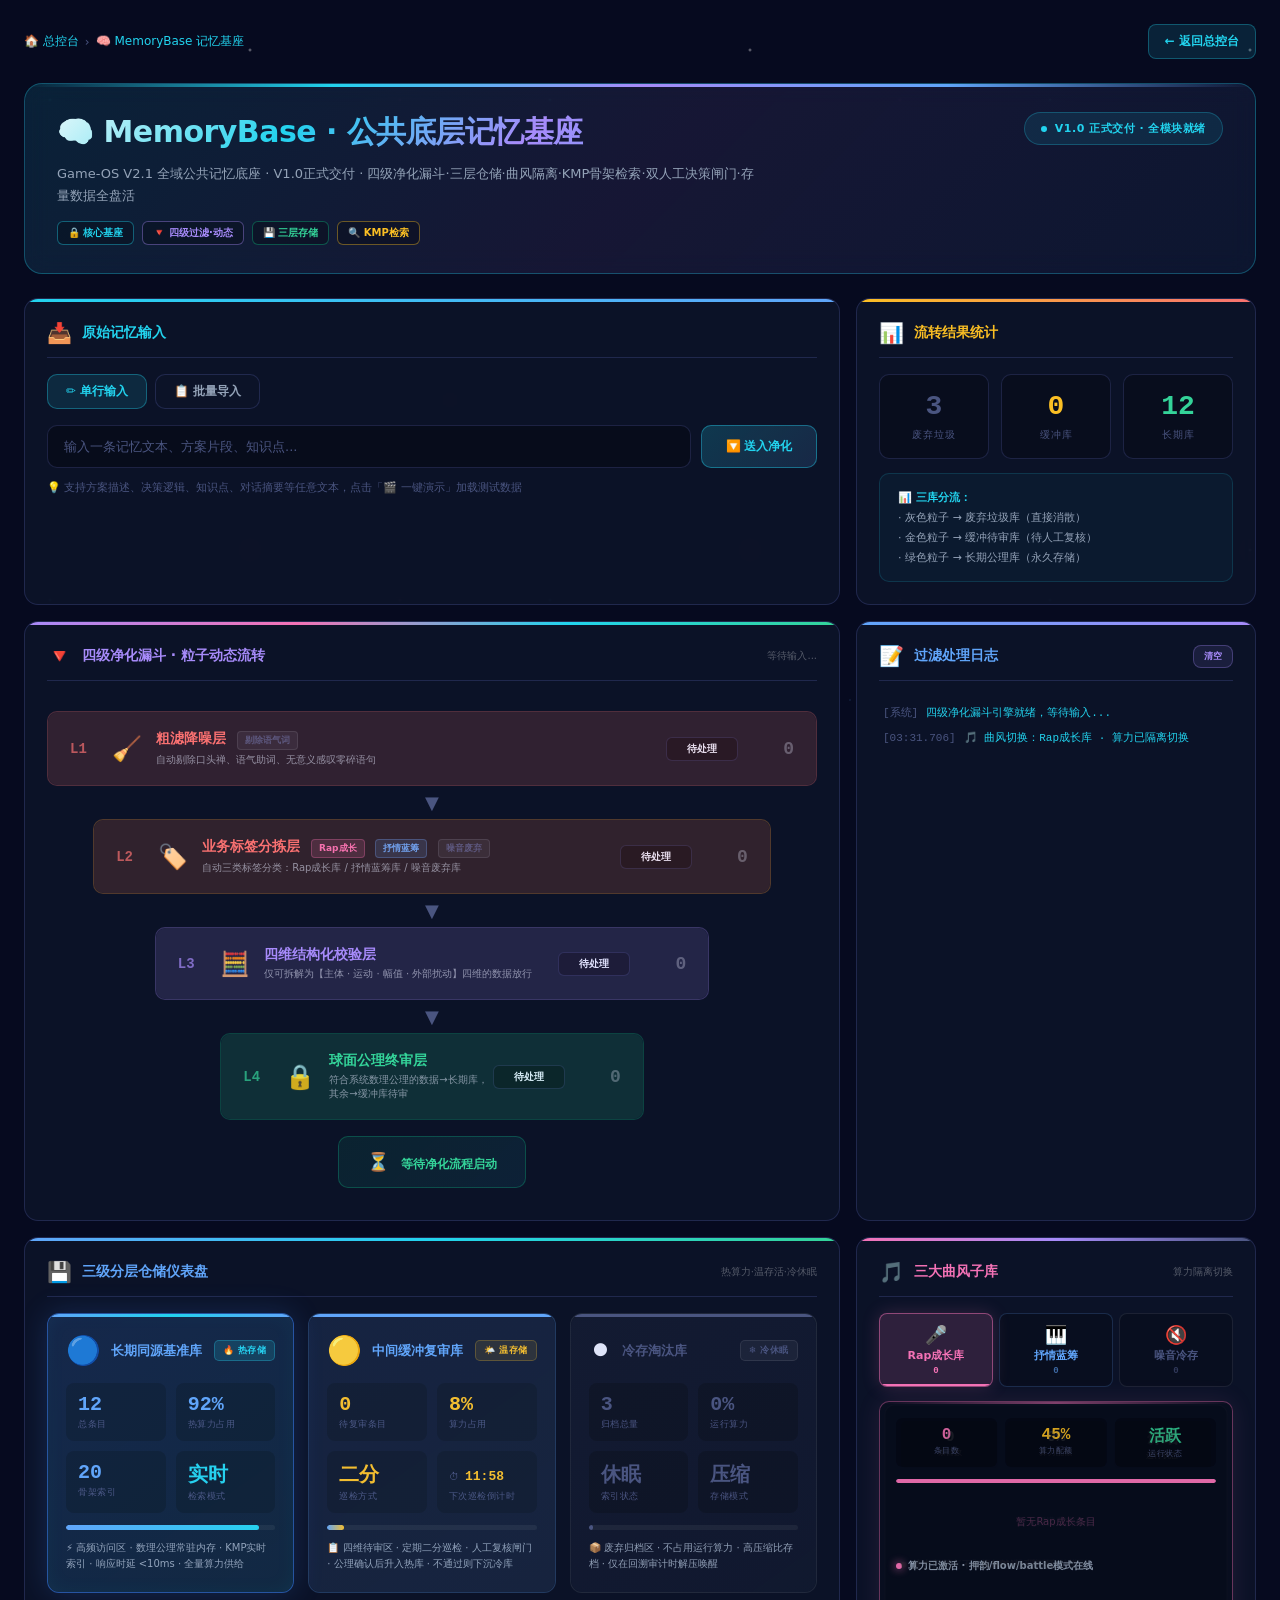
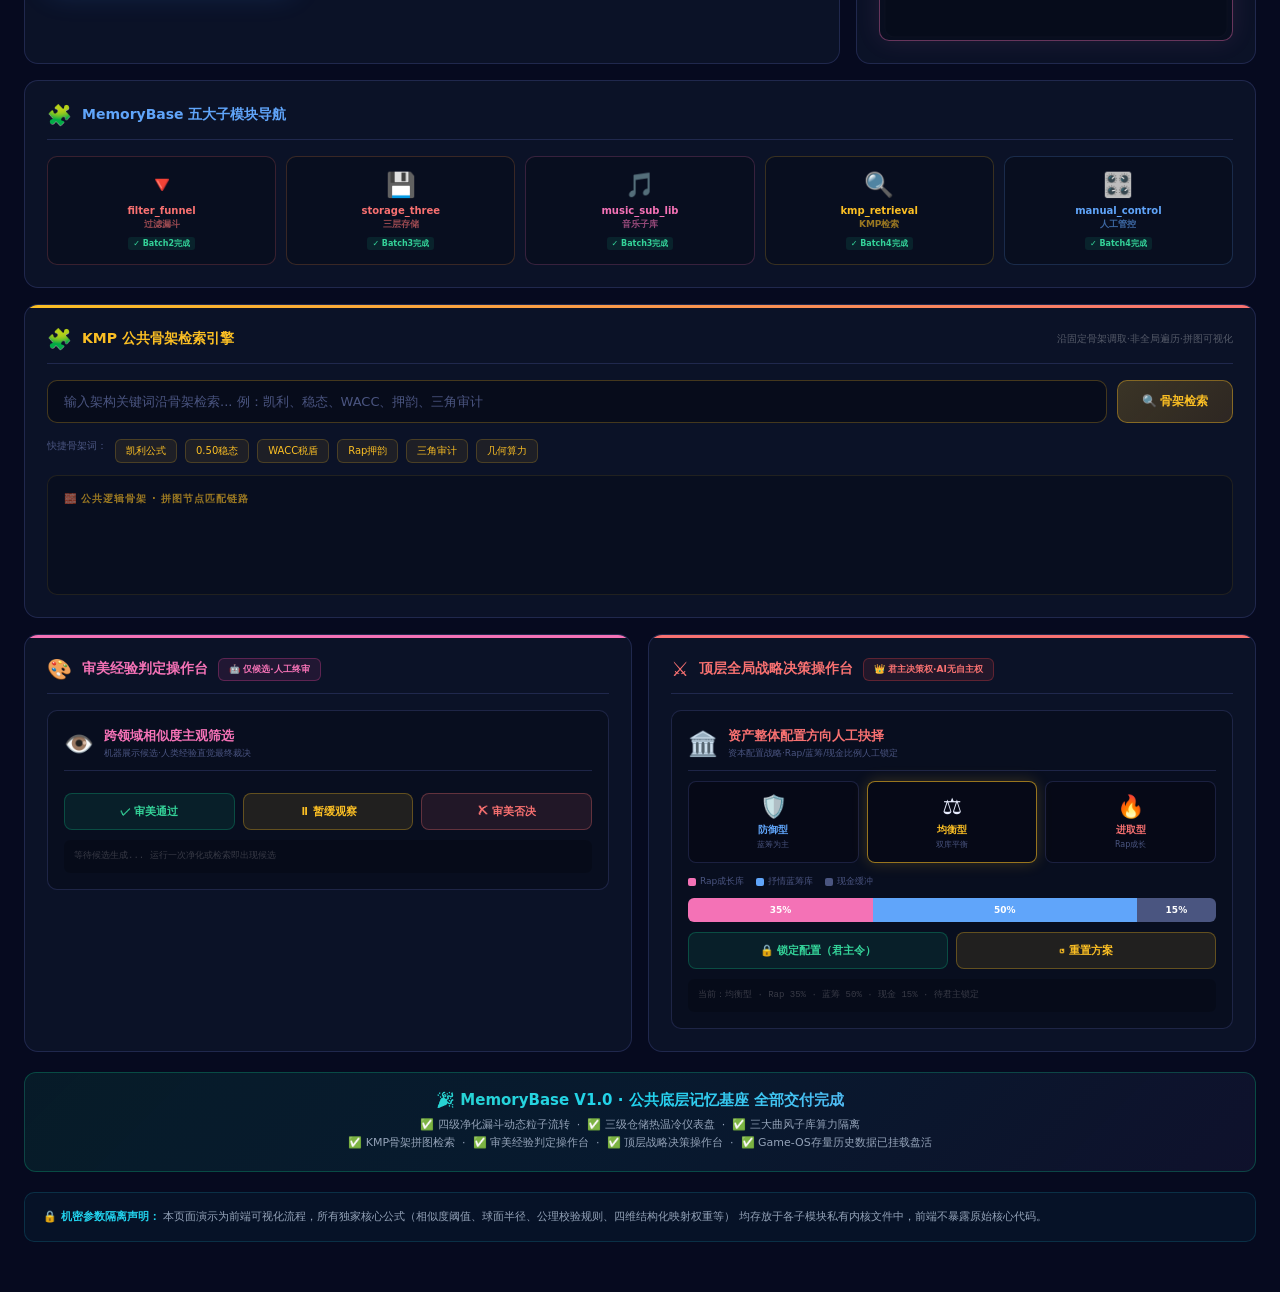
==== MemoryBase/index.html @ 4dbc4711 "Create index.html" ====
<!DOCTYPE html>
<html lang="zh-CN">
<head>
    <meta charset="UTF-8" />
    <meta name="viewport" content="width=device-width, initial-scale=1.0" />
    <title>🧠 MemoryBase · 公共底层记忆基座 · Y.Mine</title>
    <link rel="icon" href="data:image/svg+xml,<svg xmlns=%22http://www.w3.org/2000/svg%22 viewBox=%220 0 100 100%22><text y=%22.9em%22 font-size=%2290%22>🔺</text></svg>" />
    <style>
        :root {
            --bg-deep: #060a1f;
            --bg-mid: #0a0f2c;
            --bg-panel: rgba(14,20,42,0.85);
            --border: rgba(129,140,248,0.18);
            --accent-cyan: #22d3ee;
            --accent-purple: #a78bfa;
            --accent-blue: #60a5fa;
            --accent-green: #34d399;
            --accent-amber: #fbbf24;
            --accent-red: #f87171;
            --accent-pink: #f472b6;
            --text-primary: #e8edff;
            --text-sec: #94a3b8;
            --text-dim: #4a5580;
        }
        * { box-sizing: border-box; margin: 0; padding: 0; }
        body {
            background: var(--bg-deep);
            color: var(--text-primary);
            font-family: 'Segoe UI', system-ui, -apple-system, sans-serif;
            margin: 0; padding: 0;
            min-height: 100vh;
            overflow-x: hidden;
        }
        body::before {
            content: '';
            position: fixed; inset: 0;
            background:
                radial-gradient(2px 2px at 10% 20%, rgba(34,211,238,0.4), transparent),
                radial-gradient(1px 1px at 30% 60%, rgba(167,139,250,0.35), transparent),
                radial-gradient(2px 2px at 50% 10%, rgba(255,255,255,0.5), transparent),
                radial-gradient(1px 1px at 70% 40%, rgba(96,165,250,0.3), transparent),
                radial-gradient(2px 2px at 90% 80%, rgba(251,191,36,0.3), transparent),
                radial-gradient(1px 1px at 20% 90%, rgba(255,255,255,0.35), transparent),
                radial-gradient(1px 1px at 60% 70%, rgba(16,185,129,0.25), transparent),
                radial-gradient(2px 2px at 80% 20%, rgba(244,114,182,0.25), transparent);
            background-size: 500px 500px;
            pointer-events: none; z-index: 0;
            animation: starTwinkle 8s ease-in-out infinite alternate;
        }
        @keyframes starTwinkle { 0%{opacity:.7} 100%{opacity:1} }
        @keyframes pulse { 0%,100%{opacity:1} 50%{opacity:.4} }
        @keyframes mbScan { to { transform: translateX(100%); } }
        @keyframes layerGlow {
            0%,100% { box-shadow: 0 0 20px transparent; }
            50% { box-shadow: 0 0 30px var(--glow-color, rgba(34,211,238,0.3)); }
        }
        @keyframes countUp { from{opacity:0;transform:translateY(4px)} to{opacity:1;transform:translateY(0)} }
        @keyframes lockPulse {
            0%, 100% { box-shadow: 0 0 8px rgba(251,191,36,0.3); }
            50% { box-shadow: 0 0 20px rgba(251,191,36,0.6); }
        }

        .mb-container { max-width:1500px; margin:0 auto; padding:24px; position:relative; z-index:1; }
        .top-nav { display:flex; justify-content:space-between; align-items:center; margin-bottom:24px; flex-wrap:wrap; gap:12px; }
        .breadcrumb { font-size:12px; color:var(--text-dim); display:flex; align-items:center; gap:6px; flex-wrap:wrap; }
        .breadcrumb a { color:var(--accent-cyan); text-decoration:none; }
        .breadcrumb a:hover { color:#67e8f9; }
        .breadcrumb .sep { color:var(--text-dim); }
        .back-home { padding:8px 16px; background:rgba(34,211,238,0.12); border:1px solid rgba(34,211,238,0.3); border-radius:8px; color:var(--accent-cyan); text-decoration:none; font-size:12px; font-weight:600; transition:all 0.2s; }
        .back-home:hover { background:rgba(34,211,238,0.2); border-color:rgba(34,211,238,0.5); transform:translateX(-2px); box-shadow:0 4px 16px rgba(34,211,238,0.15); }

        .header-banner {
            background:linear-gradient(135deg, rgba(34,211,238,0.12), rgba(167,139,250,0.10), rgba(96,165,250,0.08));
            border:1.5px solid rgba(34,211,238,0.3);
            border-radius:18px; padding:28px 32px; margin-bottom:24px;
            position:relative; overflow:hidden; backdrop-filter:blur(12px);
        }
        .header-banner::before { content:''; position:absolute; top:0; left:0; right:0; height:3px; background:linear-gradient(90deg,transparent,var(--accent-cyan),var(--accent-purple),var(--accent-blue),transparent); }
        .header-banner::after { content:''; position:absolute; inset:0; background:linear-gradient(90deg,transparent 0%,rgba(255,255,255,0.04) 50%,transparent 100%); transform:translateX(-100%); animation:mbScan 6s linear infinite; pointer-events:none; }
        .header-top { display:flex; justify-content:space-between; align-items:flex-start; flex-wrap:wrap; gap:16px; }
        .header-title h1 { font-size:30px; font-weight:800; margin:0 0 10px; background:linear-gradient(135deg,#e0f7fa,var(--accent-cyan),var(--accent-purple),var(--accent-blue)); -webkit-background-clip:text; -webkit-text-fill-color:transparent; background-clip:text; letter-spacing:-0.5px; }
        .header-sub { font-size:13px; color:var(--text-sec); line-height:1.7; max-width:700px; }
        .header-tags { display:flex; gap:8px; margin-top:14px; flex-wrap:wrap; }
        .htag { font-size:10px; padding:4px 10px; border-radius:6px; border:1px solid; background:rgba(0,0,0,0.25); font-weight:600; }
        .htag.core { color:var(--accent-cyan); border-color:rgba(34,211,238,0.4); }
        .htag.filter { color:var(--accent-purple); border-color:rgba(167,139,250,0.4); }
        .htag.storage { color:var(--accent-green); border-color:rgba(16,185,129,0.4); }
        .htag.retrieval { color:var(--accent-amber); border-color:rgba(251,191,36,0.4); }
        .version-pill { display:inline-flex; align-items:center; gap:8px; padding:8px 16px; background:rgba(34,211,238,0.1); border:1px solid rgba(34,211,238,0.25); border-radius:20px; color:var(--accent-cyan); font-size:11px; font-weight:700; letter-spacing:0.5px; }
        .version-pill .dot { width:6px; height:6px; background:var(--accent-cyan); border-radius:50%; animation:pulse 2s infinite; }

        .lego-grid { display:grid; grid-template-columns:repeat(12,1fr); gap:16px; margin-bottom:20px; }
        .lego-block {
            background:var(--bg-panel);
            border:1.5px solid var(--border);
            border-radius:14px; padding:22px;
            backdrop-filter:blur(8px); position:relative; transition:all 0.25s; overflow:hidden;
        }
        .lego-block::before { content:''; position:absolute; top:0; left:0; right:0; height:3px; }
        .lego-block:hover { transform:translateY(-3px); box-shadow:0 12px 40px rgba(0,0,0,0.35); }
        .lego-block.w-12 { grid-column:span 12; }
        .lego-block.w-8 { grid-column:span 8; }
        .lego-block.w-6 { grid-column:span 6; }
        .lego-block.w-4 { grid-column:span 4; }
        .lego-block.w-3 { grid-column:span 3; }
        @media (max-width:1100px) { .lego-block.w-8,.lego-block.w-6,.lego-block.w-4,.lego-block.w-3 { grid-column:span 12; } }
        .block-title { font-size:14px; font-weight:700; margin:0 0 16px; display:flex; align-items:center; gap:10px; padding-bottom:12px; border-bottom:1px solid var(--border); }
        .block-title .bicon { font-size:20px; }

        .lego-block.input-block::before { background:linear-gradient(90deg,var(--accent-cyan),var(--accent-blue)); }
        .lego-block.input-block .block-title { color:var(--accent-cyan); }
        .lego-block.stats-block::before { background:linear-gradient(90deg,var(--accent-amber),var(--accent-red)); }
        .lego-block.stats-block .block-title { color:var(--accent-amber); }
        .lego-block.funnel-block::before { background:linear-gradient(90deg,var(--accent-purple),var(--accent-pink),var(--accent-cyan),var(--accent-green)); }
        .lego-block.funnel-block .block-title { color:var(--accent-purple); }
        .lego-block.log-block::before { background:linear-gradient(90deg,var(--accent-blue),var(--accent-purple)); }
        .lego-block.log-block .block-title { color:var(--accent-blue); }
        .lego-block.result-block::before { background:linear-gradient(90deg,var(--accent-green),var(--accent-amber)); }
        .lego-block.result-block .block-title { color:var(--accent-green); }

        .input-tabs { display:flex; gap:8px; margin-bottom:16px; }
        .input-tab { padding:8px 18px; border-radius:10px; cursor:pointer; font-size:12px; font-weight:600; border:1px solid var(--border); background:var(--bg-panel); color:var(--text-sec); transition:all 0.2s; }
        .input-tab:hover { border-color:rgba(255,255,255,0.15); color:#fff; }
        .input-tab.active { background:rgba(34,211,238,0.12); border-color:rgba(34,211,238,0.35); color:var(--accent-cyan); }
        .input-area { display:none; }
        .input-area.active { display:block; }
        .single-input-row { display:flex; gap:10px; margin-bottom:12px; }
        .single-input-row input { flex:1; padding:12px 16px; background:rgba(0,0,0,0.3); border:1px solid var(--border); border-radius:10px; color:var(--text-primary); font-size:13px; outline:none; font-family:inherit; transition:border-color 0.2s; }
        .single-input-row input:focus { border-color:rgba(34,211,238,0.4); }
        .single-input-row input::placeholder { color:var(--text-dim); }
        .btn-primary { padding:12px 24px; background:linear-gradient(135deg,rgba(34,211,238,0.2),rgba(96,165,250,0.15)); border:1px solid rgba(34,211,238,0.4); border-radius:10px; color:var(--accent-cyan); font-size:12px; font-weight:700; cursor:pointer; transition:all 0.2s; white-space:nowrap; }
        .btn-primary:hover { background:linear-gradient(135deg,rgba(34,211,238,0.3),rgba(96,165,250,0.25)); border-color:rgba(34,211,238,0.6); box-shadow:0 4px 20px rgba(34,211,238,0.2); }
        .btn-primary:disabled { opacity:0.5; cursor:not-allowed; transform:none !important; }
        .btn-demo {
            padding:12px 20px; background:linear-gradient(135deg,rgba(251,191,36,0.18),rgba(251,146,60,0.14));
            border:1px solid rgba(251,191,36,0.4); border-radius:10px; color:var(--accent-amber);
            font-size:12px; font-weight:700; cursor:pointer; transition:all 0.2s; white-space:nowrap;
            margin-left:8px;
        }
        .btn-demo:hover { background:linear-gradient(135deg,rgba(251,191,36,0.28),rgba(251,146,60,0.22)); border-color:rgba(251,191,36,0.6); box-shadow:0 4px 20px rgba(251,191,36,0.2); }
        textarea.multi-input { width:100%; min-height:180px; padding:14px 16px; background:rgba(0,0,0,0.3); border:1px solid var(--border); border-radius:10px; color:var(--text-primary); font-size:13px; outline:none; font-family:inherit; resize:vertical; line-height:1.7; transition:border-color 0.2s; }
        textarea.multi-input:focus { border-color:rgba(34,211,238,0.4); }
        textarea.multi-input::placeholder { color:var(--text-dim); line-height:1.7; }
        .import-row { display:flex; gap:10px; margin-top:12px; align-items:center; flex-wrap:wrap; }
        .btn-secondary { padding:10px 18px; background:rgba(167,139,250,0.1); border:1px solid rgba(167,139,250,0.3); border-radius:8px; color:var(--accent-purple); font-size:11px; font-weight:600; cursor:pointer; transition:all 0.2s; }
        .btn-secondary:hover { background:rgba(167,139,250,0.2); border-color:rgba(167,139,250,0.5); }
        .hint-text { font-size:11px; color:var(--text-dim); }

        .stats-grid { display:grid; grid-template-columns:repeat(3,1fr); gap:12px; }
        .stat-card { background:rgba(0,0,0,0.25); border:1px solid var(--border); border-radius:10px; padding:16px; text-align:center; }
        .stat-value { font-size:28px; font-weight:900; font-family:'SF Mono',ui-monospace,monospace; margin-bottom:6px; }
        .stat-label { font-size:10px; color:var(--text-dim); text-transform:uppercase; letter-spacing:1px; }
        .stat-card.discard .stat-value { color:var(--text-dim); }
        .stat-card.buffer .stat-value { color:var(--accent-amber); }
        .stat-card.longterm .stat-value { color:var(--accent-green); }
        .stat-bar { height:4px; background:rgba(255,255,255,0.05); border-radius:2px; margin-top:10px; overflow:hidden; }
        .stat-bar-fill { height:100%; border-radius:2px; transition:width 0.5s ease; }
        .stat-card.discard .stat-bar-fill { background:linear-gradient(90deg,var(--text-dim),var(--text-dim)); width:0%; }
        .stat-card.buffer .stat-bar-fill { background:linear-gradient(90deg,var(--accent-amber),var(--accent-red)); width:0%; }
        .stat-card.longterm .stat-bar-fill { background:linear-gradient(90deg,var(--accent-green),var(--accent-cyan)); width:0%; }

        .funnel-stage { position:relative; }
        #funnelCanvas { position:absolute; inset:0; width:100%; height:100%; pointer-events:none; z-index:2; }
        .funnel-container { display:flex; flex-direction:column; align-items:center; gap:0; padding:10px 0; position:relative; z-index:1; }
        .funnel-layer {
            position:relative; display:flex; align-items:center; justify-content:space-between;
            padding:18px 22px; margin:4px 0; border-radius:10px; transition:all 0.4s; cursor:default;
            min-height:70px;
        }
        .funnel-layer::before { content:''; position:absolute; inset:0; border-radius:10px; opacity:0.10; transition:opacity 0.3s; }
        .layer-left { display:flex; align-items:center; }
        .funnel-layer .layer-num { font-family:'SF Mono',monospace; font-size:14px; font-weight:800; margin-right:14px; opacity:0.7; min-width:28px; }
        .funnel-layer .layer-icon { font-size:24px; margin-right:14px; }
        .funnel-layer .layer-info { text-align:left; flex:1; }
        .funnel-layer .layer-name { font-size:14px; font-weight:700; margin-bottom:3px; transition:all 0.3s; }
        .funnel-layer .layer-desc { font-size:10px; opacity:0.55; transition:all 0.3s; }
        .layer-status {
            font-size:10px; font-weight:700; padding:4px 10px; border-radius:6px;
            background:rgba(0,0,0,0.3); border:1px solid var(--border);
            min-width:72px; text-align:center; transition:all 0.3s;
        }
        .layer-count { font-family:'SF Mono',monospace; font-size:18px; font-weight:900; margin-left:12px; min-width:44px; text-align:right; opacity:0.3; transition:all 0.3s; }
        .funnel-layer.active { animation:layerGlow 1.2s ease-in-out infinite; }
        .funnel-layer.done::before { opacity:0.20; }
        .funnel-layer.done .layer-count { opacity:1; }

        .funnel-layer.l1 { width:100%; background:rgba(248,113,113,0.06); border:1.5px solid rgba(248,113,113,0.25); --glow-color:rgba(248,113,113,0.35); }
        .funnel-layer.l1::before { background:var(--accent-red); }
        .funnel-layer.l1 .layer-name { color:var(--accent-red); }
        .funnel-layer.l1 .layer-num { color:var(--accent-red); }
        .funnel-layer.l1.active { border-color:rgba(248,113,113,0.6); }
        .funnel-layer.l1.done .layer-status { background:rgba(248,113,113,0.15); border-color:rgba(248,113,113,0.4); color:var(--accent-red); }

        .funnel-layer.l2 { width:88%; background:rgba(251,146,60,0.06); border:1.5px solid rgba(251,146,60,0.25); --glow-color:rgba(251,146,60,0.35); }
        .funnel-layer.l2::before { background:var(--accent-red); }
        .funnel-layer.l2 .layer-name { color:var(--accent-red); }
        .funnel-layer.l2 .layer-num { color:var(--accent-red); }
        .funnel-layer.l2.active { border-color:rgba(251,146,60,0.6); }
        .funnel-layer.l2.done .layer-status { background:rgba(251,146,60,0.15); border-color:rgba(251,146,60,0.4); color:var(--accent-red); }

        .funnel-layer.l3 { width:72%; background:rgba(167,139,250,0.06); border:1.5px solid rgba(167,139,250,0.25); --glow-color:rgba(167,139,250,0.35); }
        .funnel-layer.l3::before { background:var(--accent-purple); }
        .funnel-layer.l3 .layer-name { color:var(--accent-purple); }
        .funnel-layer.l3 .layer-num { color:var(--accent-purple); }
        .funnel-layer.l3.active { border-color:rgba(167,139,250,0.6); }
        .funnel-layer.l3.done .layer-status { background:rgba(167,139,250,0.15); border-color:rgba(167,139,250,0.4); color:var(--accent-purple); }

        .funnel-layer.l4 { width:55%; background:rgba(16,185,129,0.06); border:1.5px solid rgba(16,185,129,0.25); --glow-color:rgba(16,185,129,0.35); }
        .funnel-layer.l4::before { background:var(--accent-green); }
        .funnel-layer.l4 .layer-name { color:var(--accent-green); }
        .funnel-layer.l4 .layer-num { color:var(--accent-green); }
        .funnel-layer.l4.active { border-color:rgba(16,185,129,0.6); }
        .funnel-layer.l4.done .layer-status { background:rgba(16,185,129,0.15); border-color:rgba(16,185,129,0.4); color:var(--accent-green); }

        .funnel-arrow { font-size:18px; color:var(--text-dim); margin:2px 0; z-index:1; position:relative; }
        .funnel-output {
            margin-top:12px; padding:14px 28px; background:linear-gradient(135deg,rgba(16,185,129,0.1),rgba(34,211,238,0.08));
            border:1.5px solid rgba(16,185,129,0.3); border-radius:10px; text-align:center;
            font-size:12px; font-weight:600; color:var(--accent-green); z-index:1; position:relative; transition:all 0.3s;
        }
        .funnel-output.done { background:linear-gradient(135deg,rgba(16,185,129,0.2),rgba(34,211,238,0.15)); border-color:rgba(16,185,129,0.6); box-shadow:0 0 25px rgba(16,185,129,0.2); }
        .funnel-output .out-icon { font-size:18px; margin-right:8px; }

        .tag-pill { display:inline-block; font-size:9px; padding:2px 7px; border-radius:4px; font-weight:700; margin-left:6px; }
        .tag-rap { background:rgba(244,114,182,0.15); color:var(--accent-pink); border:1px solid rgba(244,114,182,0.3); }
        .tag-blue { background:rgba(96,165,250,0.15); color:var(--accent-blue); border:1px solid rgba(96,165,250,0.3); }
        .tag-trash { background:rgba(107,114,128,0.15); color:var(--text-dim); border:1px solid rgba(107,114,128,0.3); }

        .result-grid { display:grid; grid-template-columns:repeat(3,1fr); gap:12px; margin-bottom:16px; }
        .result-box {
            background:rgba(0,0,0,0.25); border:1px solid var(--border); border-radius:10px; padding:14px; min-height:80px;
            transition:all 0.3s;
        }
        .result-box.active { border-color:rgba(255,255,255,0.15); }
        .result-box.trash { border-color:var(--text-dim); }
        .result-box.trash.active { border-color:var(--text-dim); box-shadow:0 0 20px rgba(107,114,128,0.1); }
        .result-box.buffer { border-color:rgba(251,191,36,0.2); }
        .result-box.buffer.active { border-color:rgba(251,191,36,0.4); box-shadow:0 0 20px rgba(251,191,36,0.1); }
        .result-box.longterm { border-color:rgba(16,185,129,0.2); }
        .result-box.longterm.active { border-color:rgba(16,185,129,0.4); box-shadow:0 0 20px rgba(16,185,129,0.1); }
        .result-title { font-size:11px; font-weight:700; margin-bottom:8px; display:flex; align-items:center; justify-content:space-between; }
        .result-count { font-family:'SF Mono',monospace; font-size:16px; font-weight:900; }
        .result-box.trash .result-title { color:var(--text-dim); }
        .result-box.buffer .result-title { color:var(--accent-amber); }
        .result-box.longterm .result-title { color:var(--accent-green); }
        .result-list { max-height:140px; overflow-y:auto; font-size:10px; line-height:1.7; color:var(--text-sec); }
        .result-list::-webkit-scrollbar { width:3px; }
        .result-list::-webkit-scrollbar-thumb { background:rgba(255,255,255,0.1); border-radius:2px; }
        .result-item { padding:3px 6px; margin-bottom:2px; border-radius:4px; background:rgba(255,255,255,0.02); white-space:nowrap; overflow:hidden; text-overflow:ellipsis; animation:countUp 0.3s ease; }

        .log-container { max-height:260px; overflow-y:auto; font-family:'SF Mono',ui-monospace,monospace; font-size:11px; line-height:1.9; padding:4px; }
        .log-container::-webkit-scrollbar { width:4px; }
        .log-container::-webkit-scrollbar-thumb { background:rgba(34,211,238,0.2); border-radius:2px; }
        .log-entry { padding:2px 0; animation:countUp 0.25s ease; }
        .log-time { color:var(--text-dim); margin-right:8px; }
        .log-l1 { color:var(--accent-red); }
        .log-l2 { color:var(--accent-red); }
        .log-l3 { color:var(--accent-purple); }
        .log-l4 { color:var(--accent-green); }
        .log-ok { color:var(--accent-green); }
        .log-warn { color:var(--accent-amber); }
        .log-err { color:var(--text-dim); }
        .log-info { color:var(--accent-cyan); }
        .log-arrow { color:var(--text-dim); margin:0 6px; }

        .module-nav { display:grid; grid-template-columns:repeat(5,1fr); gap:10px; margin-top:8px; }
        .module-card { background:rgba(0,0,0,0.2); border:1px solid var(--border); border-radius:10px; padding:14px 12px; text-align:center; text-decoration:none; transition:all 0.2s; cursor:pointer; }
        .module-card:hover { transform:translateY(-2px); }
        .module-card .m-icon { font-size:24px; margin-bottom:6px; display:block; }
        .module-card .m-name { font-size:10px; font-weight:600; color:var(--text-sec); }
        .module-card.m-filter { border-color:rgba(248,113,113,0.2); }
        .module-card.m-filter:hover { border-color:rgba(248,113,113,0.4); box-shadow:0 6px 20px rgba(248,113,113,0.1); }
        .module-card.m-filter .m-name { color:var(--accent-red); }
        .module-card.m-storage { border-color:rgba(251,146,60,0.2); }
        .module-card.m-storage:hover { border-color:rgba(251,146,60,0.4); box-shadow:0 6px 20px rgba(251,146,60,0.1); }
        .module-card.m-storage .m-name { color:var(--accent-red); }
        .module-card.m-music { border-color:rgba(244,114,182,0.2); }
        .module-card.m-music:hover { border-color:rgba(244,114,182,0.4); box-shadow:0 6px 20px rgba(244,114,182,0.1); }
        .module-card.m-music .m-name { color:var(--accent-pink); }
        .module-card.m-kmp { border-color:rgba(251,191,36,0.2); }
        .module-card.m-kmp:hover { border-color:rgba(251,191,36,0.4); box-shadow:0 6px 20px rgba(251,191,36,0.1); }
        .module-card.m-kmp .m-name { color:var(--accent-amber); }
        .module-card.m-manual { border-color:rgba(96,165,250,0.2); }
        .module-card.m-manual:hover { border-color:rgba(96,165,250,0.4); box-shadow:0 6px 20px rgba(96,165,250,0.1); }
        .module-card.m-manual .m-name { color:var(--accent-blue); }
        .module-status { display:inline-block; font-size:8px; margin-top:4px; padding:1px 5px; border-radius:3px; font-weight:700; }
        .ms-dev { background:rgba(248,113,113,0.12); color:var(--accent-red); }
        .ms-done { background:rgba(16,185,129,0.12); color:var(--accent-green); }

        .notice-bar { background:rgba(34,211,238,0.04); border:1px solid rgba(34,211,238,0.15); border-radius:10px; padding:14px 18px; font-size:11px; color:var(--text-sec); line-height:1.8; }
        .notice-bar strong { color:var(--accent-cyan); }

        .storage-dashboard { display:grid; grid-template-columns:1fr 1fr 1fr; gap:14px; }
        .storage-tier {
            border-radius:12px; padding:20px 18px; position:relative; overflow:hidden;
            transition:all 0.4s; border:1.5px solid;
        }
        .storage-tier::before { content:''; position:absolute; inset:0; opacity:0.06; border-radius:12px; pointer-events:none; }
        .storage-tier::after { content:''; position:absolute; top:0;left:0;right:0;height:3px; }
        .tier-hot {
            background:linear-gradient(145deg,rgba(59,130,246,0.12),rgba(34,211,238,0.08));
            border-color:rgba(59,130,246,0.35);
        }
        .tier-hot::before { background:var(--accent-blue); }
        .tier-hot::after { background:linear-gradient(90deg,var(--accent-blue),var(--accent-cyan),var(--accent-blue)); }
        .tier-hot.active-hot { box-shadow:0 0 30px rgba(59,130,246,0.2),inset 0 0 20px rgba(34,211,238,0.05); border-color:rgba(59,130,246,0.55); }
        .tier-warm {
            background:linear-gradient(145deg,rgba(96,165,250,0.07),rgba(147,197,253,0.05));
            border-color:rgba(96,165,250,0.22);
        }
        .tier-warm::before { background:var(--accent-blue); }
        .tier-warm::after { background:linear-gradient(90deg,var(--accent-blue),var(--accent-blue)); }
        .tier-cold {
            background:linear-gradient(145deg,rgba(75,85,99,0.08),rgba(55,65,81,0.06));
            border-color:rgba(107,114,128,0.2);
        }
        .tier-cold::before { background:var(--text-dim); }
        .tier-cold::after { background:linear-gradient(90deg,var(--text-dim),var(--text-dim)); }
        .tier-cold.dormant { opacity:0.45; filter:grayscale(0.6); }

        .tier-header { display:flex; align-items:center; gap:10px; margin-bottom:16px; }
        .tier-icon { font-size:28px; }
        .tier-name { font-size:13px; font-weight:700; flex:1; }
        .tier-hot .tier-name { color:var(--accent-blue); }
        .tier-warm .tier-name { color:var(--accent-blue); }
        .tier-cold .tier-name { color:var(--text-dim); }
        .tier-badge { font-size:9px; font-weight:700; padding:3px 8px; border-radius:5px; letter-spacing:0.5px; }
        .badge-hot { background:rgba(34,211,238,0.15); color:var(--accent-cyan); border:1px solid rgba(34,211,238,0.3); }
        .badge-warm { background:rgba(251,191,36,0.1); color:var(--accent-amber); border:1px solid rgba(251,191,36,0.25); }
        .badge-cold { background:rgba(107,114,128,0.12); color:var(--text-dim); border:1px solid rgba(107,114,128,0.25); }

        .tier-metrics { display:grid; grid-template-columns:1fr 1fr; gap:10px; margin-bottom:12px; }
        .tier-metric { background:rgba(0,0,0,0.2); border-radius:8px; padding:10px 12px; }
        .metric-value { font-family:'SF Mono',ui-monospace,monospace; font-size:20px; font-weight:900; }
        .metric-label { font-size:9px; color:var(--text-dim); margin-top:2px; text-transform:uppercase; letter-spacing:0.5px; }
        .tier-hot .metric-value { color:var(--accent-blue); }
        .tier-warm .metric-value { color:var(--accent-amber); }
        .tier-cold .metric-value { color:var(--text-dim); }

        .compute-bar { height:5px; background:rgba(255,255,255,0.06); border-radius:3px; overflow:hidden; margin-top:8px; }
        .compute-fill { height:100%; border-radius:3px; transition:width 1s ease; }
        .tier-hot .compute-fill { background:linear-gradient(90deg,var(--accent-blue),var(--accent-cyan)); }
        .tier-warm .compute-fill { background:linear-gradient(90deg,var(--accent-blue),var(--accent-amber)); }
        .tier-cold .compute-fill { background:linear-gradient(90deg,var(--text-dim),var(--text-dim)); }

        .tier-desc { font-size:10px; color:var(--text-sec); line-height:1.6; margin-top:10px; }
        .scan-hot {
            position:absolute; top:0; left:-100%; width:60%; height:100%;
            background:linear-gradient(90deg,transparent,rgba(34,211,238,0.08),transparent);
            animation:hotScan 3s linear infinite; pointer-events:none;
        }
        @keyframes hotScan { to { left:150%; } }

        .countdown-box { display:flex; align-items:center; gap:6px; margin-top:8px; font-size:10px; color:var(--text-dim); font-family:'SF Mono',monospace; }
        .countdown-val { color:var(--accent-amber); font-weight:700; font-size:13px; }
        .tier-cold .countdown-val { color:var(--text-dim); }

        .music-tabs { display:flex; gap:6px; margin-bottom:14px; }
        .music-tab {
            flex:1; padding:10px 8px; border-radius:8px; cursor:pointer; text-align:center;
            font-size:11px; font-weight:700; border:1.5px solid var(--border);
            background:rgba(0,0,0,0.2); transition:all 0.3s; position:relative; overflow:hidden;
        }
        .music-tab .tab-icon { font-size:18px; display:block; margin-bottom:3px; }
        .music-tab .tab-name { display:block; }
        .music-tab.rap { color:var(--accent-pink); border-color:rgba(244,114,182,0.2); }
        .music-tab.rap:hover { border-color:rgba(244,114,182,0.4); }
        .music-tab.rap.active { background:rgba(244,114,182,0.15); border-color:rgba(244,114,182,0.5); box-shadow:0 0 18px rgba(244,114,182,0.18); }
        .music-tab.lyric { color:var(--accent-blue); border-color:rgba(96,165,250,0.2); }
        .music-tab.lyric:hover { border-color:rgba(96,165,250,0.4); }
        .music-tab.lyric.active { background:rgba(96,165,250,0.15); border-color:rgba(96,165,250,0.5); box-shadow:0 0 18px rgba(96,165,250,0.18); }
        .music-tab.noise { color:var(--text-dim); border-color:rgba(107,114,128,0.2); }
        .music-tab.noise:hover { border-color:rgba(107,114,128,0.4); }
        .music-tab.noise.active { background:rgba(107,114,128,0.15); border-color:rgba(107,114,128,0.5); }
        .music-tab .tab-count { font-size:9px; opacity:0.6; font-family:'SF Mono',monospace; }
        .music-tab.active .tab-count { opacity:1; }
        .music-tab .compute-ind {
            position:absolute; bottom:0;left:0;right:0;height:2px;
            transform:scaleX(0); transition:transform 0.4s; transform-origin:left;
        }
        .music-tab.rap .compute-ind { background:var(--accent-pink); }
        .music-tab.lyric .compute-ind { background:var(--accent-blue); }
        .music-tab.noise .compute-ind { background:var(--text-dim); }
        .music-tab.active .compute-ind { transform:scaleX(1); }

        .music-content { position:relative; min-height:240px; }
        .music-panel {
            position:absolute; inset:0; border-radius:10px; padding:16px;
            background:rgba(0,0,0,0.2); border:1px solid var(--border);
            transition:all 0.4s; overflow:hidden;
        }
        .music-panel.dormant {
            opacity:0.2; filter:grayscale(1) brightness(0.5);
            transform:scale(0.97); pointer-events:none;
            border-color:rgba(255,255,255,0.04);
        }
        .music-panel.rap-panel { border-color:rgba(244,114,182,0.2); }
        .music-panel.rap-panel.active { box-shadow:0 0 25px rgba(244,114,182,0.1); border-color:rgba(244,114,182,0.4); }
        .music-panel.lyric-panel { border-color:rgba(96,165,250,0.2); }
        .music-panel.lyric-panel.active { box-shadow:0 0 25px rgba(96,165,250,0.1); border-color:rgba(96,165,250,0.4); }
        .music-panel.noise-panel { border-color:rgba(107,114,128,0.2); }
        .music-panel.noise-panel.active { border-color:rgba(107,114,128,0.35); }

        .panel-stats { display:grid; grid-template-columns:repeat(3,1fr); gap:8px; margin-bottom:12px; }
        .pstat { background:rgba(0,0,0,0.25); border-radius:6px; padding:8px 6px; text-align:center; }
        .pstat-val { font-family:'SF Mono',monospace; font-size:16px; font-weight:900; }
        .pstat-lbl { font-size:8px; color:var(--text-dim); text-transform:uppercase; letter-spacing:0.5px; margin-top:1px; }
        .rap-panel .pstat-val { color:var(--accent-pink); }
        .lyric-panel .pstat-val { color:var(--accent-blue); }
        .noise-panel .pstat-val { color:var(--text-dim); }

        .isolation-bar { height:4px; background:rgba(255,255,255,0.05); border-radius:2px; margin:10px 0; overflow:hidden; }
        .isolation-fill { height:100%; border-radius:2px; transition:width 0.8s; }
        .rap-panel .isolation-fill { background:linear-gradient(90deg,var(--accent-pink),var(--accent-pink)); width:0%; }
        .lyric-panel .isolation-fill { background:linear-gradient(90deg,var(--accent-blue),var(--accent-blue)); width:0%; }
        .noise-panel .isolation-fill { background:linear-gradient(90deg,var(--text-dim),var(--text-dim)); width:0%; }
        .music-panel.active .isolation-fill { width:100%; }

        .panel-items { max-height:100px; overflow-y:auto; font-size:10px; line-height:1.8; }
        .panel-items::-webkit-scrollbar { width:3px; }
        .panel-items::-webkit-scrollbar-thumb { background:rgba(255,255,255,0.1); border-radius:2px; }
        .pitem { padding:3px 8px; margin-bottom:2px; border-radius:4px; background:rgba(255,255,255,0.02); white-space:nowrap; overflow:hidden; text-overflow:ellipsis; }
        .rap-panel .pitem { color:rgba(244,114,182,0.7); border-left:2px solid rgba(244,114,182,0.4); }
        .lyric-panel .pitem { color:rgba(96,165,250,0.7); border-left:2px solid rgba(96,165,250,0.4); }
        .noise-panel .pitem { color:var(--text-dim); border-left:2px solid rgba(107,114,128,0.3); }

        .panel-status { font-size:10px; font-weight:600; display:flex; align-items:center; gap:6px; margin-top:8px; }
        .status-dot { width:6px; height:6px; border-radius:50%; animation:pulse 1.5s infinite; }
        .rap-panel.active .status-dot { background:var(--accent-pink); box-shadow:0 0 8px var(--accent-pink); }
        .lyric-panel.active .status-dot { background:var(--accent-blue); box-shadow:0 0 8px var(--accent-blue); }
        .noise-panel .status-dot { background:var(--text-dim); animation:none; }
        .rap-panel:not(.active) .status-dot, .lyric-panel:not(.active) .status-dot { background:var(--text-dim); animation:none; }
        .panel-status.sleeping { color:var(--text-dim); }
        .panel-status.running { color:var(--text-sec); }

        .pulse-bar {
            position:absolute; top:0;left:0;right:0;height:2px;
            background:linear-gradient(90deg,transparent,currentColor,transparent);
            opacity:0;
        }
        .music-panel.active .pulse-bar { opacity:0.5; animation:hotScan 2.5s linear infinite; }
        .rap-panel .pulse-bar { color:var(--accent-pink); }
        .lyric-panel .pulse-bar { color:var(--accent-blue); }
        .noise-panel .pulse-bar { color:var(--text-dim); }

        .lego-block.storage-block::before { background:linear-gradient(90deg,var(--accent-blue),var(--accent-cyan),var(--accent-green)); }
        .lego-block.storage-block .block-title { color:var(--accent-blue); }
        .lego-block.music-block::before { background:linear-gradient(90deg,var(--accent-pink),var(--accent-purple),var(--text-dim)); }
        .lego-block.music-block .block-title { color:var(--accent-pink); }

        .lego-block.kmp-block::before { background:linear-gradient(90deg,var(--accent-amber),var(--accent-red)); }
        .lego-block.kmp-block .block-title { color:var(--accent-amber); }
        .lego-block.manual-aes-block::before { background:linear-gradient(90deg,var(--accent-pink),var(--accent-pink)); }
        .lego-block.manual-aes-block .block-title { color:var(--accent-pink); }
        .lego-block.manual-strat-block::before { background:linear-gradient(90deg,var(--accent-red),var(--accent-red)); }
        .lego-block.manual-strat-block .block-title { color:var(--accent-red); }

        .kmp-search-row { display:flex; gap:10px; margin-bottom:16px; }
        .kmp-input {
            flex:1; padding:12px 16px; background:rgba(0,0,0,0.3); border:1.5px solid rgba(251,191,36,0.25);
            border-radius:10px; color:var(--text-primary); font-size:13px; outline:none; font-family:inherit;
            transition:all 0.2s;
        }
        .kmp-input:focus { border-color:rgba(251,191,36,0.5); box-shadow:0 0 15px rgba(251,191,36,0.1); }
        .kmp-input::placeholder { color:var(--text-dim); }
        .btn-kmp {
            padding:12px 24px; background:linear-gradient(135deg,rgba(251,191,36,0.2),rgba(245,158,11,0.15));
            border:1px solid rgba(251,191,36,0.4); border-radius:10px; color:var(--accent-amber);
            font-size:12px; font-weight:700; cursor:pointer; transition:all 0.2s; white-space:nowrap;
        }
        .btn-kmp:hover { background:linear-gradient(135deg,rgba(251,191,36,0.3),rgba(245,158,11,0.25)); border-color:rgba(251,191,36,0.6); box-shadow:0 4px 20px rgba(251,191,36,0.2); }
        .kmp-hint { font-size:10px; color:var(--text-dim); margin-bottom:12px; display:flex; gap:8px; flex-wrap:wrap; }
        .kmp-quick {
            padding:4px 10px; background:rgba(251,191,36,0.08); border:1px solid rgba(251,191,36,0.2);
            border-radius:6px; color:var(--accent-amber); font-size:10px; cursor:pointer; transition:all 0.2s;
        }
        .kmp-quick:hover { background:rgba(251,191,36,0.15); border-color:rgba(251,191,36,0.4); }

        .kmp-skeleton {
            position:relative; background:rgba(0,0,0,0.2); border-radius:10px; padding:16px;
            border:1px solid rgba(251,191,36,0.1); min-height:120px;
        }
        .skeleton-label { font-size:10px; color:rgba(251,191,36,0.6); font-weight:700; margin-bottom:12px; letter-spacing:1px; }
        .skeleton-chain { display:flex; align-items:center; gap:4px; flex-wrap:wrap; margin-bottom:10px; }
        .puzzle-piece {
            padding:8px 12px; border-radius:6px; font-size:10px; font-weight:600;
            border:1.5px solid; position:relative; transition:all 0.4s; cursor:default;
            opacity:0; transform:translateY(8px);
        }
        .puzzle-piece.matched { opacity:1; transform:translateY(0); box-shadow:0 0 12px var(--puz-glow, rgba(251,191,36,0.3)); }
        .puzzle-piece.found { background:rgba(251,191,36,0.15); border-color:rgba(251,191,36,0.5); color:var(--accent-amber); --puz-glow:rgba(251,191,36,0.4); }
        .puzzle-piece.node { background:rgba(34,211,238,0.08); border-color:rgba(34,211,238,0.3); color:var(--accent-cyan); --puz-glow:rgba(34,211,238,0.3); }
        .puzzle-piece.edge { background:rgba(167,139,250,0.08); border-color:rgba(167,139,250,0.3); color:var(--accent-purple); --puz-glow:rgba(167,139,250,0.3); }
        .puzzle-arrow { color:var(--text-dim); font-size:14px; }
        .kmp-results { margin-top:12px; }
        .kmp-result-item {
            background:rgba(0,0,0,0.25); border-left:3px solid rgba(251,191,36,0.4);
            border-radius:6px; padding:10px 14px; margin-bottom:8px; font-size:11px; line-height:1.7;
            opacity:0; transform:translateX(-10px); transition:all 0.3s;
        }
        .kmp-result-item.show { opacity:1; transform:translateX(0); }
        .kmp-result-item .src { font-size:9px; color:rgba(251,191,36,0.6); font-weight:700; margin-bottom:3px; }
        .kmp-result-item .txt { color:var(--text-sec); }
        /* ★★★ 优化 3：KMP 匹配词高亮 ★★★ */
        .kmp-result-item .hl {
            color: #22d3ee !important;
            background: rgba(34,211,238,0.15);
            padding: 1px 6px;
            border-radius: 3px;
            font-weight: 700;
            border-bottom: 2px solid #22d3ee;
            box-shadow: 0 0 12px rgba(34,211,238,0.2);
            font-size: 1.1em;
        }
        .kmp-noresult { text-align:center; padding:30px; color:var(--text-dim); font-size:11px; }
        .kmp-stats { display:flex; gap:16px; font-size:10px; color:var(--text-dim); margin-top:8px; }
        .kmp-stats b { color:var(--accent-amber); font-family:'SF Mono',monospace; }

        .manual-panel { background:rgba(0,0,0,0.2); border-radius:10px; padding:16px; border:1px solid var(--border); }
        .manual-header { display:flex; align-items:center; gap:10px; margin-bottom:14px; padding-bottom:12px; border-bottom:1px solid var(--border); }
        .manual-icon { font-size:24px; }
        .manual-title { font-size:13px; font-weight:700; flex:1; }
        .manual-subtitle { font-size:9px; color:var(--text-dim); margin-top:2px; }
        .manual-alert {
            font-size:9px; padding:4px 10px; border-radius:6px; font-weight:700;
            background:rgba(239,68,68,0.1); border:1px solid rgba(239,68,68,0.3); color:var(--accent-red);
            animation:pulse 2s infinite;
        }
        .manual-aes-block .manual-alert { background:rgba(236,72,153,0.1); border-color:rgba(236,72,153,0.3); color:var(--accent-pink); }

        .candidate-list { margin-bottom:12px; max-height:160px; overflow-y:auto; }
        .candidate-list::-webkit-scrollbar { width:3px; }
        .candidate-list::-webkit-scrollbar-thumb { background:rgba(255,255,255,0.1); border-radius:2px; }
        .candidate-item {
            display:flex; align-items:flex-start; gap:10px; padding:10px 12px;
            background:rgba(0,0,0,0.2); border:1px solid var(--border); border-radius:8px;
            margin-bottom:6px; transition:all 0.2s;
        }
        .candidate-item:hover { border-color:rgba(255,255,255,0.15); background:rgba(0,0,0,0.3); }
        .cand-check {
            width:16px; height:16px; border-radius:4px; border:1.5px solid var(--border);
            cursor:pointer; flex-shrink:0; margin-top:1px; transition:all 0.2s;
            display:flex; align-items:center; justify-content:center; font-size:10px;
        }
        .cand-check.checked { background:rgba(16,185,129,0.3); border-color:var(--accent-green); color:var(--accent-green); }
        .cand-text { flex:1; font-size:11px; line-height:1.6; color:var(--text-sec); }
        .cand-score { font-family:'SF Mono',monospace; font-size:10px; font-weight:700; flex-shrink:0; }
        .score-high { color:var(--accent-green); }
        .score-mid { color:var(--accent-amber); }
        .score-low { color:var(--accent-red); }
        .cand-tag { font-size:8px; padding:1px 5px; border-radius:3px; margin-left:6px; font-weight:700; }

        .decision-actions { display:flex; gap:8px; margin-top:10px; }
        .btn-decision {
            flex:1; padding:10px; border-radius:8px; font-size:11px; font-weight:700;
            cursor:pointer; transition:all 0.2s; text-align:center; border:1px solid;
        }
        .btn-approve { background:rgba(16,185,129,0.1); border-color:rgba(16,185,129,0.3); color:var(--accent-green); }
        .btn-approve:hover { background:rgba(16,185,129,0.2); border-color:rgba(16,185,129,0.5); box-shadow:0 4px 15px rgba(16,185,129,0.15); }
        .btn-reject { background:rgba(248,113,113,0.1); border-color:rgba(248,113,113,0.3); color:var(--accent-red); }
        .btn-reject:hover { background:rgba(248,113,113,0.2); border-color:rgba(248,113,113,0.5); box-shadow:0 4px 15px rgba(248,113,113,0.15); }
        .btn-defer { background:rgba(251,191,36,0.1); border-color:rgba(251,191,36,0.3); color:var(--accent-amber); }
        .btn-defer:hover { background:rgba(251,191,36,0.2); border-color:rgba(251,191,36,0.5); box-shadow:0 4px 15px rgba(251,191,36,0.15); }

        .strategy-grid { display:grid; grid-template-columns:repeat(3,1fr); gap:8px; margin-bottom:12px; }
        .strategy-card {
            background:rgba(0,0,0,0.25); border:1.5px solid var(--border); border-radius:8px;
            padding:12px 10px; text-align:center; cursor:pointer; transition:all 0.2s;
        }
        .strategy-card:hover { transform:translateY(-2px); }
        .strategy-card.selected { border-color:var(--sel-color,rgba(239,68,68,0.5)); box-shadow:0 0 15px var(--sel-glow,rgba(239,68,68,0.15)); }
        .strategy-card.conservative { --sel-color:rgba(96,165,250,0.6); --sel-glow:rgba(96,165,250,0.2); }
        .strategy-card.balanced { --sel-color:rgba(251,191,36,0.6); --sel-glow:rgba(251,191,36,0.2); }
        .strategy-card.aggressive { --sel-color:rgba(239,68,68,0.6); --sel-glow:rgba(239,68,68,0.2); }
        .strat-icon { font-size:22px; display:block; margin-bottom:4px; }
        .strat-name { font-size:10px; font-weight:700; }
        .strategy-card.conservative .strat-name { color:var(--accent-blue); }
        .strategy-card.balanced .strat-name { color:var(--accent-amber); }
        .strategy-card.aggressive .strat-name { color:var(--accent-red); }
        .strat-desc { font-size:8px; color:var(--text-dim); margin-top:2px; }

        /* ★★★ 优化 5：锁定视觉反馈 ★★★ */
        .strategy-grid.locked .strategy-card {
            cursor: not-allowed;
            opacity: 0.4;
            pointer-events: none;
        }
        .strategy-grid.locked .strategy-card.selected {
            opacity: 0.8;
            border-color: #fbbf24;
        }
        .allocation-bar.locked {
            border: 2px solid #fbbf24;
            box-shadow: 0 0 20px rgba(251,191,36,0.3);
            border-radius: 8px;
        }
        .lock-badge {
            display: inline-block;
            background: #fbbf24;
            color: #000;
            font-size: 10px;
            font-weight: 800;
            padding: 2px 10px;
            border-radius: 4px;
            margin-left: 10px;
            animation: lockPulse 2s ease-in-out infinite;
        }

        .allocation-bar { height:24px; background:rgba(0,0,0,0.3); border-radius:6px; overflow:hidden; display:flex; margin:10px 0; }
        .alloc-seg { height:100%; display:flex; align-items:center; justify-content:center; font-size:9px; font-weight:700; transition:width 0.5s ease; min-width:0; overflow:hidden; }
        .alloc-rap { background:linear-gradient(90deg,var(--accent-pink),var(--accent-pink)); color:#fff; }
        .alloc-lyric { background:linear-gradient(90deg,var(--accent-blue),var(--accent-blue)); color:#fff; }
        .alloc-cash { background:linear-gradient(90deg,var(--text-dim),var(--text-dim)); color:#fff; }
        .alloc-label-row { display:flex; gap:12px; font-size:9px; color:var(--text-dim); margin-bottom:8px; }
        .alloc-label-dot { width:8px; height:8px; border-radius:2px; display:inline-block; margin-right:4px; vertical-align:middle; }

        .manual-log { max-height:80px; overflow-y:auto; font-family:'SF Mono',monospace; font-size:9px; line-height:1.8; color:var(--text-dim); background:rgba(0,0,0,0.2); border-radius:6px; padding:8px 10px; }
        .manual-log::-webkit-scrollbar { width:3px; }
        .manual-log::-webkit-scrollbar-thumb { background:rgba(255,255,255,0.1); border-radius:2px; }
        .manual-log .ok { color:var(--accent-green); }
        .manual-log .no { color:var(--accent-red); }
        .manual-log .wait { color:var(--accent-amber); }

        .final-banner {
            grid-column:1/-1; background:linear-gradient(135deg,rgba(16,185,129,0.1),rgba(34,211,238,0.08),rgba(167,139,250,0.06));
            border:1.5px solid rgba(16,185,129,0.3); border-radius:12px; padding:18px 24px;
            text-align:center; margin-top:4px;
        }
        .final-banner h3 { margin:0 0 6px; font-size:15px; background:linear-gradient(135deg,var(--accent-green),var(--accent-cyan),var(--accent-purple)); -webkit-background-clip:text; -webkit-text-fill-color:transparent; background-clip:text; font-weight:800; }
        .final-banner p { margin:0; font-size:11px; color:var(--text-sec); line-height:1.7; }
    </style>
</head>
<body>
<div class="mb-container">

    <div class="top-nav">
        <div class="breadcrumb">
            <a href="../index.html">🏠 总控台</a><span class="sep">›</span>
            <span style="color:var(--accent-cyan)">🧠 MemoryBase 记忆基座</span>
        </div>
        <a href="../index.html" class="back-home">← 返回总控台</a>
    </div>

    <div class="header-banner">
        <div class="header-top">
            <div class="header-title">
                <h1>🧠 MemoryBase · 公共底层记忆基座</h1>
                <div class="header-sub">
                    Game-OS V2.1 全域公共记忆底座 · V1.0正式交付 · 四级净化漏斗·三层仓储·曲风隔离·KMP骨架检索·双人工决策闸门·存量数据全盘活
                </div>
                <div class="header-tags">
                    <span class="htag core">🔒 核心基座</span>
                    <span class="htag filter">🔻 四级过滤·动态</span>
                    <span class="htag storage">💾 三层存储</span>
                    <span class="htag retrieval">🔍 KMP检索</span>
                </div>
            </div>
            <div class="version-pill">
                <span class="dot"></span>
                V1.0 正式交付 · 全模块就绪
            </div>
        </div>
    </div>

    <div class="lego-grid">

        <div class="lego-block w-8 input-block">
            <div class="block-title">
                <span class="bicon">📥</span> 原始记忆输入
            </div>
            <div class="input-tabs">
                <div class="input-tab active" onclick="switchInput('single')">✏️ 单行输入</div>
                <div class="input-tab" onclick="switchInput('multi')">📋 批量导入</div>
            </div>
            <div id="inputSingle" class="input-area active">
                <div class="single-input-row">
                    <input type="text" id="singleText" placeholder="输入一条记忆文本、方案片段、知识点..." oninput="updateStats()" />
                    <button class="btn-primary" id="btnSubmitSingle" onclick="submitSingle()">🔽 送入净化</button>
                </div>
                <div class="hint-text">💡 支持方案描述、决策逻辑、知识点、对话摘要等任意文本，点击「🎬 一键演示」加载测试数据</div>
            </div>
            <div id="inputMulti" class="input-area">
                <textarea class="multi-input" id="multiText" placeholder="批量粘贴多行记忆文本，每行一条..." oninput="updateStats()"></textarea>
                <div class="import-row">
                    <button class="btn-primary" id="btnSubmitMulti" onclick="submitMulti()">🔽 批量送入净化</button>
                    <button class="btn-demo" onclick="runDemo()">🎬 一键演示</button>
                    <button class="btn-secondary" onclick="loadDemoText()">📋 加载测试数据</button>
                    <span class="hint-text">演示包含：语气词/Rap歌词/蓝筹知识/四维数据/公理数据/无效内容</span>
                </div>
            </div>
        </div>

        <div class="lego-block w-4 stats-block">
            <div class="block-title">
                <span class="bicon">📊</span> 流转结果统计
            </div>
            <div class="stats-grid">
                <div class="stat-card discard">
                    <div class="stat-value" id="statDiscard">0</div>
                    <div class="stat-label">废弃垃圾</div>
                </div>
                <div class="stat-card buffer">
                    <div class="stat-value" id="statBuffer">0</div>
                    <div class="stat-label">缓冲库</div>
                </div>
                <div class="stat-card longterm">
                    <div class="stat-value" id="statLongterm">0</div>
                    <div class="stat-label">长期库</div>
                </div>
            </div>
            <div class="notice-bar" style="margin-top:14px">
                <strong>📊 三库分流：</strong><br/>
                · 灰色粒子 → 废弃垃圾库（直接消散）<br/>
                · 金色粒子 → 缓冲待审库（待人工复核）<br/>
                · 绿色粒子 → 长期公理库（永久存储）
            </div>
        </div>

        <div class="lego-block w-8 funnel-block">
            <div class="block-title">
                <span class="bicon">🔻</span> 四级净化漏斗 · 粒子动态流转
                <span style="margin-left:auto;font-size:10px;color:rgba(255,255,255,0.3);font-weight:400" id="funnelState">等待输入...</span>
            </div>
            <div class="funnel-stage">
                <canvas id="funnelCanvas"></canvas>
                <div class="funnel-container">
                    <div class="funnel-layer l1" id="layer1">
                        <div class="layer-left">
                            <span class="layer-num">L1</span>
                            <span class="layer-icon">🧹</span>
                            <div class="layer-info">
                                <div class="layer-name">粗滤降噪层 <span class="tag-pill tag-trash">剔除语气词</span></div>
                                <div class="layer-desc">自动剔除口头禅、语气助词、无意义感叹零碎语句</div>
                            </div>
                        </div>
                        <div style="display:flex;align-items:center">
                            <div class="layer-status" id="status1">待处理</div>
                            <div class="layer-count" id="count1">0</div>
                        </div>
                    </div>
                    <div class="funnel-arrow">▼</div>
                    <div class="funnel-layer l2" id="layer2">
                        <div class="layer-left">
                            <span class="layer-num">L2</span>
                            <span class="layer-icon">🏷️</span>
                            <div class="layer-info">
                                <div class="layer-name">业务标签分拣层 <span class="tag-pill tag-rap">Rap成长</span> <span class="tag-pill tag-blue">抒情蓝筹</span> <span class="tag-pill tag-trash">噪音废弃</span></div>
                                <div class="layer-desc">自动三类标签分类：Rap成长库 / 抒情蓝筹库 / 噪音废弃库</div>
                            </div>
                        </div>
                        <div style="display:flex;align-items:center">
                            <div class="layer-status" id="status2">待处理</div>
                            <div class="layer-count" id="count2">0</div>
                        </div>
                    </div>
                    <div class="funnel-arrow">▼</div>
                    <div class="funnel-layer l3" id="layer3">
                        <div class="layer-left">
                            <span class="layer-num">L3</span>
                            <span class="layer-icon">🧮</span>
                            <div class="layer-info">
                                <div class="layer-name">四维结构化校验层</div>
                                <div class="layer-desc">仅可拆解为【主体 · 运动 · 幅值 · 外部扰动】四维的数据放行</div>
                            </div>
                        </div>
                        <div style="display:flex;align-items:center">
                            <div class="layer-status" id="status3">待处理</div>
                            <div class="layer-count" id="count3">0</div>
                        </div>
                    </div>
                    <div class="funnel-arrow">▼</div>
                    <div class="funnel-layer l4" id="layer4">
                        <div class="layer-left">
                            <span class="layer-num">L4</span>
                            <span class="layer-icon">🔒</span>
                            <div class="layer-info">
                                <div class="layer-name">球面公理终审层</div>
                                <div class="layer-desc">符合系统数理公理的数据→长期库，其余→缓冲库待审</div>
                            </div>
                        </div>
                        <div style="display:flex;align-items:center">
                            <div class="layer-status" id="status4">待处理</div>
                            <div class="layer-count" id="count4">0</div>
                        </div>
                    </div>
                    <div class="funnel-output" id="funnelOut">
                        <span class="out-icon">⏳</span> 等待净化流程启动
                    </div>
                </div>
            </div>
        </div>

        <div class="lego-block w-4 log-block">
            <div class="block-title">
                <span class="bicon">📝</span> 过滤处理日志
                <button class="btn-secondary" style="margin-left:auto;padding:4px 10px;font-size:9px" onclick="clearLog()">清空</button>
            </div>
            <div class="log-container" id="logBox">
                <div class="log-entry"><span class="log-time">[系统]</span><span class="log-info">四级净化漏斗引擎就绪，等待输入...</span></div>
            </div>
        </div>

        <div class="lego-block w-8 storage-block">
            <div class="block-title">
                <span class="bicon">💾</span> 三级分层仓储仪表盘
                <span style="margin-left:auto;font-size:10px;color:rgba(255,255,255,0.3);font-weight:400">热算力·温存活·冷休眠</span>
            </div>
            <div class="storage-dashboard">
                <div class="storage-tier tier-hot active-hot" id="tierHot">
                    <div class="scan-hot"></div>
                    <div class="tier-header">
                        <span class="tier-icon">🔵</span>
                        <span class="tier-name">长期同源基准库</span>
                        <span class="tier-badge badge-hot">🔥 热存储</span>
                    </div>
                    <div class="tier-metrics">
                        <div class="tier-metric">
                            <div class="metric-value" id="hotTotal">0</div>
                            <div class="metric-label">总条目</div>
                        </div>
                        <div class="tier-metric">
                            <div class="metric-value" id="hotCompute">78%</div>
                            <div class="metric-label">热算力占用</div>
                        </div>
                        <div class="tier-metric">
                            <div class="metric-value" id="hotIndex">0</div>
                            <div class="metric-label">骨架索引</div>
                        </div>
                        <div class="tier-metric">
                            <div class="metric-value" style="color:var(--accent-cyan)">实时</div>
                            <div class="metric-label">检索模式</div>
                        </div>
                    </div>
                    <div class="compute-bar"><div class="compute-fill" id="hotBar" style="width:78%"></div></div>
                    <div class="tier-desc">⚡ 高频访问区 · 数理公理常驻内存 · KMP实时索引 · 响应时延 &lt;10ms · 全量算力供给</div>
                </div>

                <div class="storage-tier tier-warm" id="tierWarm">
                    <div class="tier-header">
                        <span class="tier-icon">🟡</span>
                        <span class="tier-name">中间缓冲复审库</span>
                        <span class="tier-badge badge-warm">🌤️ 温存储</span>
                    </div>
                    <div class="tier-metrics">
                        <div class="tier-metric">
                            <div class="metric-value" id="warmTotal">0</div>
                            <div class="metric-label">待复审条目</div>
                        </div>
                        <div class="tier-metric">
                            <div class="metric-value" id="warmCompute">22%</div>
                            <div class="metric-label">算力占用</div>
                        </div>
                        <div class="tier-metric">
                            <div class="metric-value" id="warmPatrol">二分</div>
                            <div class="metric-label">巡检方式</div>
                        </div>
                        <div class="tier-metric">
                            <div class="countdown-box">⏱ <span class="countdown-val" id="warmCountdown">12:00</span></div>
                            <div class="metric-label" style="margin-top:6px">下次巡检倒计时</div>
                        </div>
                    </div>
                    <div class="compute-bar"><div class="compute-fill" id="warmBar" style="width:22%"></div></div>
                    <div class="tier-desc">📋 四维待审区 · 定期二分巡检 · 人工复核闸门 · 公理确认后升入热库 · 不通过则下沉冷库</div>
                </div>

                <div class="storage-tier tier-cold dormant" id="tierCold">
                    <div class="tier-header">
                        <span class="tier-icon">⚫</span>
                        <span class="tier-name">冷存淘汰库</span>
                        <span class="tier-badge badge-cold">❄️ 冷休眠</span>
                    </div>
                    <div class="tier-metrics">
                        <div class="tier-metric">
                            <div class="metric-value" id="coldTotal">0</div>
                            <div class="metric-label">归档总量</div>
                        </div>
                        <div class="tier-metric">
                            <div class="metric-value" style="color:var(--text-dim)">0%</div>
                            <div class="metric-label">运行算力</div>
                        </div>
                        <div class="tier-metric">
                            <div class="metric-value" style="color:var(--text-dim)">休眠</div>
                            <div class="metric-label">索引状态</div>
                        </div>
                        <div class="tier-metric">
                            <div class="metric-value" style="color:var(--text-dim)">压缩</div>
                            <div class="metric-label">存储模式</div>
                        </div>
                    </div>
                    <div class="compute-bar"><div class="compute-fill" style="width:2%"></div></div>
                    <div class="tier-desc">📦 废弃归档区 · 不占用运行算力 · 高压缩比存档 · 仅在回溯审计时解压唤醒</div>
                </div>
            </div>
        </div>

        <div class="lego-block w-4 music-block">
            <div class="block-title">
                <span class="bicon">🎵</span> 三大曲风子库
                <span style="margin-left:auto;font-size:10px;color:rgba(255,255,255,0.3);font-weight:400">算力隔离切换</span>
            </div>
            <div class="music-tabs">
                <div class="music-tab rap active" onclick="switchMusic('rap')">
                    <span class="tab-icon">🎤</span>
                    <span class="tab-name">Rap成长库</span>
                    <span class="tab-count" id="cntRapTab">0</span>
                    <div class="compute-ind"></div>
                </div>
                <div class="music-tab lyric" onclick="switchMusic('lyric')">
                    <span class="tab-icon">🎹</span>
                    <span class="tab-name">抒情蓝筹</span>
                    <span class="tab-count" id="cntLyricTab">0</span>
                    <div class="compute-ind"></div>
                </div>
                <div class="music-tab noise" onclick="switchMusic('noise')">
                    <span class="tab-icon">🔇</span>
                    <span class="tab-name">噪音冷存</span>
                    <span class="tab-count" id="cntNoiseTab">0</span>
                    <div class="compute-ind"></div>
                </div>
            </div>
            <div class="music-content">
                <div class="music-panel rap-panel active" id="panelRap">
                    <div class="pulse-bar"></div>
                    <div class="panel-stats">
                        <div class="pstat"><div class="pstat-val" id="rapTotal">0</div><div class="pstat-lbl">条目数</div></div>
                        <div class="pstat"><div class="pstat-val" style="color:var(--accent-amber)">45%</div><div class="pstat-lbl">算力配额</div></div>
                        <div class="pstat"><div class="pstat-val" style="color:var(--accent-green)">活跃</div><div class="pstat-lbl">运行状态</div></div>
                    </div>
                    <div class="isolation-bar"><div class="isolation-fill"></div></div>
                    <div class="panel-items" id="rapList"></div>
                    <div class="panel-status running">
                        <span class="status-dot"></span> 算力已激活 · 押韵/flow/battle模式在线
                    </div>
                </div>
                <div class="music-panel lyric-panel dormant" id="panelLyric">
                    <div class="pulse-bar"></div>
                    <div class="panel-stats">
                        <div class="pstat"><div class="pstat-val" id="lyricTotal">0</div><div class="pstat-lbl">条目数</div></div>
                        <div class="pstat"><div class="pstat-val" style="color:var(--accent-amber)">0%</div><div class="pstat-lbl">算力配额</div></div>
                        <div class="pstat"><div class="pstat-val" style="color:var(--text-dim)">休眠</div><div class="pstat-lbl">运行状态</div></div>
                    </div>
                    <div class="isolation-bar"><div class="isolation-fill"></div></div>
                    <div class="panel-items" id="lyricList"></div>
                    <div class="panel-status sleeping">
                        <span class="status-dot"></span> 算力已隔离 · 切换标签激活蓝调音阶模型
                    </div>
                </div>
                <div class="music-panel noise-panel dormant" id="panelNoise">
                    <div class="pulse-bar"></div>
                    <div class="panel-stats">
                        <div class="pstat"><div class="pstat-val" id="noiseTotal">0</div><div class="pstat-lbl">条目数</div></div>
                        <div class="pstat"><div class="pstat-val" style="color:var(--text-dim)">0%</div><div class="pstat-lbl">算力配额</div></div>
                        <div class="pstat"><div class="pstat-val" style="color:var(--text-dim)">冻结</div><div class="pstat-lbl">运行状态</div></div>
                    </div>
                    <div class="isolation-bar"><div class="isolation-fill"></div></div>
                    <div class="panel-items" id="noiseList"></div>
                    <div class="panel-status sleeping">
                        <span class="status-dot"></span> 冷存归档 · 不占用NPU推理资源
                    </div>
                </div>
            </div>
        </div>

        <div class="lego-block w-12">
            <div class="block-title" style="color:var(--accent-blue)">
                <span class="bicon">🧩</span> MemoryBase 五大子模块导航
            </div>
            <div class="module-nav">
                <div class="module-card m-filter">
                    <span class="m-icon">🔻</span>
                    <div class="m-name">filter_funnel</div>
                    <div class="m-name" style="font-size:9px;opacity:0.6;margin-top:2px">过滤漏斗</div>
                    <span class="module-status ms-done">✓ Batch2完成</span>
                </div>
                <div class="module-card m-storage">
                    <span class="m-icon">💾</span>
                    <div class="m-name">storage_three</div>
                    <div class="m-name" style="font-size:9px;opacity:0.6;margin-top:2px">三层存储</div>
                    <span class="module-status ms-done">✓ Batch3完成</span>
                </div>
                <div class="module-card m-music">
                    <span class="m-icon">🎵</span>
                    <div class="m-name">music_sub_lib</div>
                    <div class="m-name" style="font-size:9px;opacity:0.6;margin-top:2px">音乐子库</div>
                    <span class="module-status ms-done">✓ Batch3完成</span>
                </div>
                <div class="module-card m-kmp">
                    <span class="m-icon">🔍</span>
                    <div class="m-name">kmp_retrieval</div>
                    <div class="m-name" style="font-size:9px;opacity:0.6;margin-top:2px">KMP检索</div>
                    <span class="module-status ms-done">✓ Batch4完成</span>
                </div>
                <div class="module-card m-manual">
                    <span class="m-icon">🎛️</span>
                    <div class="m-name">manual_control</div>
                    <div class="m-name" style="font-size:9px;opacity:0.6;margin-top:2px">人工管控</div>
                    <span class="module-status ms-done">✓ Batch4完成</span>
                </div>
            </div>
        </div>

        <div class="lego-block w-12 kmp-block">
            <div class="block-title">
                <span class="bicon">🧩</span> KMP 公共骨架检索引擎
                <span style="margin-left:auto;font-size:10px;color:rgba(255,255,255,0.3);font-weight:400">沿固定骨架调取·非全局遍历·拼图可视化</span>
            </div>
            <div class="kmp-search-row">
                <input type="text" class="kmp-input" id="kmpInput" placeholder="输入架构关键词沿骨架检索... 例：凯利、稳态、WACC、押韵、三角审计" onkeydown="if(event.key==='Enter')runKMP()"/>
                <button class="btn-kmp" onclick="runKMP()">🔍 骨架检索</button>
            </div>
            <div class="kmp-hint">
                快捷骨架词：
                <span class="kmp-quick" onclick="quickKMP('凯利')">凯利公式</span>
                <span class="kmp-quick" onclick="quickKMP('稳态')">0.50稳态</span>
                <span class="kmp-quick" onclick="quickKMP('WACC')">WACC税盾</span>
                <span class="kmp-quick" onclick="quickKMP('押韵')">Rap押韵</span>
                <span class="kmp-quick" onclick="quickKMP('三角审计')">三角审计</span>
                <span class="kmp-quick" onclick="quickKMP('几何算力')">几何算力</span>
            </div>
            <div class="kmp-skeleton" id="kmpSkeleton">
                <div class="skeleton-label">🧱 公共逻辑骨架 · 拼图节点匹配链路</div>
                <div class="skeleton-chain" id="skeletonChain"></div>
                <div class="kmp-stats" id="kmpStats" style="display:none">
                    <span>骨架匹配路径：<b id="kmpPath">0</b> 节点</span>
                    <span>调取片段：<b id="kmpHit">0</b> 条</span>
                    <span>检索模式：<b style="color:var(--accent-cyan)">骨架定向·非全盘遍历</b></span>
                </div>
                <div class="kmp-results" id="kmpResults"></div>
            </div>
        </div>

        <div class="lego-block w-6 manual-aes-block">
            <div class="block-title">
                <span class="bicon">🎨</span> 审美经验判定操作台
                <span class="manual-alert">🤖 仅候选·人工终审</span>
            </div>
            <div class="manual-panel">
                <div class="manual-header" style="margin:0 0 10px 0;padding:0 0 10px 0">
                    <span class="manual-icon">👁️</span>
                    <div style="flex:1">
                        <div class="manual-title" style="color:var(--accent-pink)">跨领域相似度主观筛选</div>
                        <div class="manual-subtitle">机器展示候选·人类经验直觉最终裁决</div>
                    </div>
                </div>
                <div class="candidate-list" id="aesCandidates"></div>
                <div class="decision-actions">
                    <button class="btn-decision btn-approve" onclick="aesDecision('approve')">✓ 审美通过</button>
                    <button class="btn-decision btn-defer" onclick="aesDecision('defer')">⏸ 暂缓观察</button>
                    <button class="btn-decision btn-reject" onclick="aesDecision('reject')">✗ 审美否决</button>
                </div>
                <div class="manual-log" id="aesLog" style="margin-top:10px"><span style="color:rgba(255,255,255,0.2)">等待候选生成... 运行一次净化或检索即出现候选</span></div>
            </div>
        </div>

        <div class="lego-block w-6 manual-strat-block">
            <div class="block-title">
                <span class="bicon">⚔️</span> 顶层全局战略决策操作台
                <span class="manual-alert">👑 君主决策权·AI无自主权</span>
            </div>
            <div class="manual-panel">
                <div class="manual-header" style="margin:0 0 10px 0;padding:0 0 10px 0">
                    <span class="manual-icon">🏛️</span>
                    <div style="flex:1">
                        <div class="manual-title" style="color:var(--accent-red)">资产整体配置方向人工抉择</div>
                        <div class="manual-subtitle">资本配置战略·Rap/蓝筹/现金比例人工锁定</div>
                    </div>
                </div>
                <div class="strategy-grid" id="stratGrid">
                    <div class="strategy-card conservative" onclick="selectStrategy('conservative')">
                        <span class="strat-icon">🛡️</span>
                        <div class="strat-name">防御型</div>
                        <div class="strat-desc">蓝筹为主</div>
                    </div>
                    <div class="strategy-card balanced selected" onclick="selectStrategy('balanced')">
                        <span class="strat-icon">⚖️</span>
                        <div class="strat-name">均衡型</div>
                        <div class="strat-desc">双库平衡</div>
                    </div>
                    <div class="strategy-card aggressive" onclick="selectStrategy('aggressive')">
                        <span class="strat-icon">🔥</span>
                        <div class="strat-name">进取型</div>
                        <div class="strat-desc">Rap成长</div>
                    </div>
                </div>
                <div class="alloc-label-row">
                    <span><span class="alloc-label-dot" style="background:var(--accent-pink)"></span>Rap成长库</span>
                    <span><span class="alloc-label-dot" style="background:var(--accent-blue)"></span>抒情蓝筹库</span>
                    <span><span class="alloc-label-dot" style="background:var(--text-dim)"></span>现金缓冲</span>
                </div>
                <div class="allocation-bar">
                    <div class="alloc-seg alloc-rap" id="allocRap" style="width:35%">35%</div>
                    <div class="alloc-seg alloc-lyric" id="allocLyric" style="width:50%">50%</div>
                    <div class="alloc-seg alloc-cash" id="allocCash" style="width:15%">15%</div>
                </div>
                <div class="decision-actions">
                    <button class="btn-decision btn-approve" onclick="lockStrategy()">🔒 锁定配置（君主令）</button>
                    <button class="btn-decision btn-defer" onclick="resetStrategy()">↺ 重置方案</button>
                </div>
                <div class="manual-log" id="stratLog" style="margin-top:10px"><span style="color:rgba(255,255,255,0.2)">当前：均衡型 · Rap 35% · 蓝筹 50% · 现金 15% · 待君主锁定</span></div>
            </div>
        </div>

        <div class="final-banner">
            <h3>🎉 MemoryBase V1.0 · 公共底层记忆基座 全部交付完成</h3>
            <p>
                ✅ 四级净化漏斗动态粒子流转 &nbsp;·&nbsp; ✅ 三级仓储热温冷仪表盘 &nbsp;·&nbsp; ✅ 三大曲风子库算力隔离<br/>
                ✅ KMP骨架拼图检索 &nbsp;·&nbsp; ✅ 审美经验判定操作台 &nbsp;·&nbsp; ✅ 顶层战略决策操作台 &nbsp;·&nbsp; ✅ Game-OS存量历史数据已挂载盘活
            </p>
        </div>

    </div>

    <div class="notice-bar" style="margin-bottom:24px">
        <strong>🔒 机密参数隔离声明：</strong>
        本页面演示为前端可视化流程，所有独家核心公式（相似度阈值、球面半径、公理校验规则、四维结构化映射权重等）
        均存放于各子模块私有内核文件中，前端不暴露原始核心代码。
    </div>

</div>

<script>
(function(){
    const NOISE_WORDS = ['的','了','吗','呢','啊','吧','呀','哦','嗯','哈','嘿','哎','唉','喔','噢','呃','那个','这个','就是','然后','其实','感觉','觉得','可能','应该','大概','也许','或许','差不多','基本上','怎么说呢','你知道吗','我觉得吧','那个那个','就是说','反正','总之','哎呀妈呀'];
    const AXIOM_KEYWORDS = ['0.50','稳态','中轴线','凯利','WACC','DCF','CAPM','最优','均衡','三角审计','杠杆','球面','11层','公理','f*','MM定理','税盾','几何算力','V模型','S模型','L模型','0.48','0.68'];

    const DEMO_TEXTS = [
        '哎呀妈呀，就是说那个凯利公式最优仓位f*=(bp-q)/b，嗯你知道吗这个真的超级重要',
        'Flow like water 押韵八拍 节奏感拉满 麦克风握紧 全场都燥起来',
        '0.50是资本结构稳态中轴线 WACC含MM税盾模型最优杠杆锁定',
        '三角审计三模型并行±0.02校验 偏差超阈值即触发熔断',
        'V模型算力消耗0.48基线 S模型稳态0.50 L模型峰值0.68',
        '啊吧啊吧 嗯嗯啊啊 哈哈哈哈 这个那个 就是说呢',
        '抒情旋律缓慢流淌 钢琴音符轻柔诉说 情绪在蓝调中沉淀',
        '市场有效假说CAPM模型 Beta系数系统性风险度量',
        '哟 这个beat太炸了 freestyle即兴押韵 battle就是要赢',
        '随便聊聊啦 也没啥特别的 就感觉还行吧'
    ];

    let particles = [];
    let isRunning = false;
    let canvas, ctx;
    let layerRects = {};
    let animId = null;

    const results = { trash: [], buffer: [], longterm: [] };

    function $(id){ return document.getElementById(id); }
    function log(msg, cls='log-info'){
        const t = new Date();
        const ts = `${String(t.getMinutes()).padStart(2,'0')}:${String(t.getSeconds()).padStart(2,'0')}.${String(t.getMilliseconds()).padStart(3,'0')}`;
        const box = $('logBox');
        const div = document.createElement('div');
        div.className = 'log-entry';
        div.innerHTML = `<span class="log-time">[${ts}]</span><span class="${cls}">${msg}</span>`;
        box.appendChild(div);
        box.scrollTop = box.scrollHeight;
    }
    function clearLog(){ $('logBox').innerHTML = '<div class="log-entry"><span class="log-time">[系统]</span><span class="log-info">日志已清空</span></div>'; }

    function updateLayerState(idx, state, count){
        const layer = $('layer'+idx);
        const status = $('status'+idx);
        const cnt = $('count'+idx);
        layer.classList.remove('active','done');
        if(state==='processing'){ layer.classList.add('active'); status.textContent='处理中...'; }
        else if(state==='done'){ layer.classList.add('done'); status.textContent='✓ 完成'; }
        else { status.textContent='待处理'; }
        if(count!==undefined) cnt.textContent = count;
    }
    const musicLibs = { rap: [], lyric: [], noise: [] };
    let activeMusicTab = 'rap';
    let countdownSec = 720;

    function classifyMusic(text){
        const RAP_KW = ['flow','Flow','FLOW','押韵','beat','Beat','freestyle','battle','Battle','麦克风','rap','Rap','燥','拍','节奏','韵脚','diss','MC','hiphop','握紧','八拍','即兴'];
        const LYRIC_KW = ['旋律','钢琴','抒情','情绪','蓝调','诉说','轻柔','缓慢','音符','流淌','沉淀','温柔','伤感','乐章','和弦','吟唱'];
        for(const k of RAP_KW){ if(text.includes(k)) return 'rap'; }
        for(const k of LYRIC_KW){ if(text.includes(k)) return 'lyric'; }
        return 'noise';
    }

    function updateStorageDashboard(){
        const legacyCount = LEGACY_DATA.length;
        const ht = results.longterm.length + legacyCount;
        const wt = results.buffer.length;
        const ct = results.trash.length + 3;
        $('hotTotal').textContent = ht;
        $('hotIndex').textContent = Math.floor(ht * 1.7);
        $('warmTotal').textContent = wt;
        $('coldTotal').textContent = ct;
        const hotPct = Math.min(35 + ht*5, 92);
        const warmPct = Math.min(8 + wt*4, 45);
        $('hotCompute').textContent = hotPct+'%';
        $('warmCompute').textContent = warmPct+'%';
        $('hotBar').style.width = hotPct+'%';
        $('warmBar').style.width = warmPct+'%';
        if(ht > 0) $('tierHot').classList.add('active-hot');
        if(ct > 0) $('tierCold').classList.remove('dormant');
        else $('tierCold').classList.add('dormant');

        musicLibs.rap = []; musicLibs.lyric = []; musicLibs.noise = [];
        [...results.longterm, ...results.buffer, ...results.trash].forEach(t=>{
            const cat = classifyMusic(t);
            musicLibs[cat].push(t);
        });
        $('rapTotal').textContent = musicLibs.rap.length;
        $('lyricTotal').textContent = musicLibs.lyric.length;
        $('noiseTotal').textContent = musicLibs.noise.length;
        $('cntRapTab').textContent = musicLibs.rap.length;
        $('cntLyricTab').textContent = musicLibs.lyric.length;
        $('cntNoiseTab').textContent = musicLibs.noise.length;
        $('rapList').innerHTML = musicLibs.rap.slice(0,30).map(t=>`<div class="pitem" title="${t}">🎤 ${t.length>22?t.substring(0,22)+'...':t}</div>`).join('') || '<div style="font-size:10px;color:rgba(244,114,182,0.3);text-align:center;padding:20px">暂无Rap成长条目</div>';
        $('lyricList').innerHTML = musicLibs.lyric.slice(0,30).map(t=>`<div class="pitem" title="${t}">🎹 ${t.length>22?t.substring(0,22)+'...':t}</div>`).join('') || '<div style="font-size:10px;color:rgba(96,165,250,0.3);text-align:center;padding:20px">暂无抒情蓝筹条目</div>';
        $('noiseList').innerHTML = musicLibs.noise.slice(0,30).map(t=>`<div class="pitem" title="${t}">🔇 ${t.length>22?t.substring(0,22)+'...':t}</div>`).join('') || '<div style="font-size:10px;color:rgba(156,163,175,0.3);text-align:center;padding:20px">暂无噪音废弃条目</div>';

        $('statDiscard').textContent = ct;
        $('statBuffer').textContent = wt;
        $('statLongterm').textContent = ht;
    }

    window.switchMusic = function(tab){
        activeMusicTab = tab;
        ['rap','lyric','noise'].forEach(t=>{
            const tabEl = document.querySelector('.music-tab.'+t);
            const panel = $('panel'+t.charAt(0).toUpperCase()+t.slice(1));
            if(t === tab){
                tabEl.classList.add('active');
                panel.classList.remove('dormant');
                panel.classList.add('active');
            } else {
                tabEl.classList.remove('active');
                panel.classList.add('dormant');
                panel.classList.remove('active');
            }
        });
        log(`🎵 曲风切换：${tab==='rap'?'Rap成长库':tab==='lyric'?'抒情蓝筹库':'噪音冷存库'} · 算力已隔离切换`,'log-info');
    }

    function startCountdown(){
        setInterval(()=>{
            countdownSec--;
            if(countdownSec <= 0){ countdownSec = 720; log('⏱ 缓冲库二分巡检启动...','log-warn'); }
            const m = Math.floor(countdownSec/60);
            const s = countdownSec%60;
            $('warmCountdown').textContent = `${String(m).padStart(2,'0')}:${String(s).padStart(2,'0')}`;
        }, 1000);
    }

    function resetFunnel(){
        for(let i=1;i<=4;i++){ updateLayerState(i,'idle',0); }
        $('funnelOut').className='funnel-output'; $('funnelOut').innerHTML='<span class="out-icon">⏳</span> 等待净化流程启动';
        $('funnelState').textContent='等待输入...';
        results.trash=[];results.buffer=[];results.longterm=[]; updateStorageDashboard(); particles=[];
    }

    function initCanvas(){
        canvas = $('funnelCanvas');
        ctx = canvas.getContext('2d');
        resizeCanvas();
        window.addEventListener('resize', resizeCanvas);
        requestAnimationFrame(animate);
    }
    function resizeCanvas(){
        const stage = canvas.parentElement;
        const rect = stage.getBoundingClientRect();
        canvas.width = rect.width;
        canvas.height = rect.height;
        for(let i=1;i<=4;i++){
            const el = $('layer'+i);
            const r = el.getBoundingClientRect();
            layerRects['l'+i] = {
                x: r.left - rect.left + r.width/2,
                y: r.top - rect.top + r.height/2,
                w: r.width, h: r.height
            };
        }
        const out = $('funnelOut').getBoundingClientRect();
        layerRects.out = { x: out.left-rect.left+out.width/2, y: out.top-rect.top+out.height/2 };
    }

    const PARTICLE_COLORS = {
        input: '#22d3ee', noise:'#6b7280', rap:'#f472b6', blue:'#60a5fa',
        trash:'#6b7280', buffer:'#fbbf24', longterm:'#10b981', valid:'#a78bfa'
    };

    function spawnParticles(texts, startLayer){
        const start = layerRects['l'+startLayer];
        if(!start) return;
        texts.forEach((t,idx)=>{
            setTimeout(()=>{
                const spread = (start.w||300) * 0.35;
                particles.push({
                    x: start.x + (Math.random()-0.5)*spread,
                    y: start.y - 20,
                    vx: (Math.random()-0.5)*1.2,
                    vy: 0.5 + Math.random()*0.8,
                    life: 1,
                    type: t.type,
                    text: t.text,
                    state: 'enter',
                    target: 'l'+(startLayer+1),
                    layer: startLayer,
                    size: 3 + Math.random()*3,
                    alpha: 0.8 + Math.random()*0.2,
                    wobble: Math.random()*Math.PI*2,
                    wobbleSpeed: 0.03+Math.random()*0.04,
                    fadeOut: false, outTarget:null
                });
            }, idx*60 + Math.random()*100);
        });
    }

    function animate(){
        if(!ctx) return;
        ctx.clearRect(0,0,canvas.width,canvas.height);
        const now = Date.now();
        for(let i=particles.length-1;i>=0;i--){
            const p = particles[i];
            p.wobble += p.wobbleSpeed;
            if(p.state==='enter'){
                const target = layerRects[p.target];
                if(target){
                    const dx = target.x - p.x;
                    const dy = target.y - p.y;
                    const dist = Math.sqrt(dx*dx+dy*dy);
                    if(dist < 18){
                        p.state = 'arrived';
                        p.arrivedTime = now;
                        p.vy=0;p.vx=0;
                    } else {
                        p.vx += dx/dist*0.15;
                        p.vy += dy/dist*0.15;
                        p.vx *= 0.88; p.vy *= 0.88;
                    }
                }
            } else if(p.state==='arrived'){
                if(now - p.arrivedTime > 350){
                    routeParticle(p);
                }
            } else if(p.state==='todown' || p.state==='totrash' || p.state==='tobuffer' || p.state==='tolongterm'){
                const tx = p.targetX, ty = p.targetY;
                const dx = tx - p.x, dy = ty - p.y;
                const dist = Math.sqrt(dx*dx+dy*dy);
                if(dist<8){
                    if(p.state==='tolongterm'||p.state==='tobuffer'||p.state==='totrash'){
                        p.fadeOut=true;
                    } else {
                        p.state='arrived'; p.arrivedTime=now; p.vy=0;p.vx=0;
                        p.target = 'l'+(p.layer+1);
                    }
                } else {
                    p.vx += dx/dist*0.18;
                    p.vy += dy/dist*0.18;
                    p.vx *= 0.85; p.vy *= 0.85;
                }
            }
            if(p.fadeOut){
                p.life -= 0.025;
                p.alpha = p.life;
                p.vy += 0.05;
                if(p.life<=0){ particles.splice(i,1); continue; }
            }
            p.x += p.vx + Math.sin(p.wobble)*0.3;
            p.y += p.vy;
            const color = PARTICLE_COLORS[p.type] || '#fff';
            ctx.save();
            ctx.globalAlpha = p.alpha;
            ctx.shadowBlur = 8; ctx.shadowColor = color;
            ctx.fillStyle = color;
            ctx.beginPath(); ctx.arc(p.x,p.y,p.size,0,Math.PI*2); ctx.fill();
            ctx.restore();
        }
        animId = requestAnimationFrame(animate);
    }

    function routeParticle(p){
        const stage = canvas.parentElement.getBoundingClientRect();
        const outEl = $('funnelOut').getBoundingClientRect();
        const outX = (outEl.left+outEl.right)/2 - stage.left;
        const outY = (outEl.top+outEl.bottom)/2 - stage.top;

        if(p.layer===1){
            if(p.type==='noise'){
                p.state='totrash';
                p.targetX = p.x + (Math.random()-0.5)*200;
                p.targetY = canvas.height + 30;
                setTimeout(()=>{ results.trash.push(p.text); updateStorageDashboard(); },300);
            } else {
                const nxt = layerRects.l2;
                if(nxt){
                    p.state='todown'; p.layer=2;
                    p.targetX = nxt.x + (Math.random()-0.5)*nxt.w*0.5;
                    p.targetY = nxt.y;
                }
            }
        } else if(p.layer===2){
            if(p.type==='trash'){
                p.state='totrash';
                p.targetX = p.x + (Math.random()-0.5)*180;
                p.targetY = canvas.height + 30;
                setTimeout(()=>{ results.trash.push(p.text); updateStorageDashboard(); },300);
            } else {
                const nxt = layerRects.l3;
                if(nxt){
                    p.state='todown'; p.layer=3;
                    p.targetX = nxt.x+(Math.random()-0.5)*nxt.w*0.4;
                    p.targetY = nxt.y;
                    p.type='valid';
                }
            }
        } else if(p.layer===3){
            if(p.type==='trash'){
                p.state='tobuffer';
                p.targetX = outX - 60;
                p.targetY = outY + 40;
                setTimeout(()=>{ results.buffer.push(p.text); updateStorageDashboard(); },300);
            } else {
                const nxt = layerRects.l4;
                if(nxt){
                    p.state='todown'; p.layer=4;
                    p.targetX = nxt.x+(Math.random()-0.5)*nxt.w*0.3;
                    p.targetY = nxt.y;
                }
            }
        } else if(p.layer===4){
            const isAxiom = AXIOM_KEYWORDS.some(k=>p.text.includes(k));
            p.state = isAxiom?'tolongterm':'tobuffer';
            p.targetX = isAxiom ? outX + 40 : outX - 40;
            p.targetY = outY + 50;
            p.type = isAxiom?'longterm':'buffer';
            setTimeout(()=>{
                if(isAxiom){ results.longterm.push(p.text); } else { results.buffer.push(p.text); }
                updateStorageDashboard();
            },300);
        }
    }

    function processL1_RoughFilter(texts){
        return new Promise(resolve=>{
            updateLayerState(1,'processing'); $('funnelState').textContent='L1 粗滤降噪中...';
            log('▶ L1 粗滤降噪层启动，输入 '+texts.length+' 条原始记忆','log-l1');
            const cleaned = []; let noiseCount=0;
            texts.forEach(t=>{
                let clean = t;
                NOISE_WORDS.forEach(w=>{ const r=new RegExp(w.replace(/[.*+?^${}()|[\]\\]/g,'\\$&'),'g'); clean=clean.replace(r,''); });
                clean = clean.replace(/\s+/g,' ').trim();
                if(clean.length<3){
                    noiseCount++;
                    cleaned.push({text:t,type:'noise'});
                    log(`  ✗ 剔除语气杂质：「${t.substring(0,20)}${t.length>20?'...':''}」灰色粒子消散`,'log-err');
                } else {
                    cleaned.push({text:clean,type:'input'});
                    log(`  ✓ 降噪完成：「${clean.substring(0,25)}${clean.length>25?'...':''}」`,'log-l1');
                }
            });
            updateLayerState(1,'done',texts.length);
            log(`L1 完成：剔除 ${noiseCount} 条，通过 ${texts.length-noiseCount} 条`,'log-ok');
            setTimeout(()=>resolve(cleaned), 400);
        });
    }

    function processL2_LabelSort(items){
        return new Promise(resolve=>{
            updateLayerState(2,'processing'); $('funnelState').textContent='L2 标签分拣中...';
            log('▶ L2 业务标签分拣层启动','log-l2');
            const RAP_KEYS = ['flow','押韵','beat','freestyle','battle','麦克风','rap','Rap','燥','拍','节奏','韵脚','diss','MC','hiphop'];
            const BLUE_KEYS = ['旋律','钢琴','抒情','情绪','蓝调','诉说','轻柔','缓慢','音符','流淌','沉淀','温柔','伤感'];
            const labeled = []; let trash=0,rap=0,blue=0;
            items.forEach(it=>{
                if(it.type==='noise'){ labeled.push(it); return; }
                const t = it.text;
                let label = null;
                if(RAP_KEYS.some(k=>t.toLowerCase().includes(k.toLowerCase()))){ label='rap'; rap++; log(`  ♪ Rap成长库：「${t.substring(0,22)}...」`,'log-l2'); }
                else if(BLUE_KEYS.some(k=>t.includes(k))){ label='blue'; blue++; log(`  ♫ 抒情蓝筹库：「${t.substring(0,22)}...」`,'log-l2'); }
                else if(t.length<8 && !/[\d.+\-*/=()%]/.test(t)){ label='trash'; trash++; log(`  ✗ 噪音废弃：「${t}」灰色粒子消散`,'log-err'); }
                else { label='valid'; log(`  ◆ 业务有效内容：「${t.substring(0,22)}...」`,'log-l2'); }
                labeled.push({text:it.text,type:label});
            });
            updateLayerState(2,'done',items.length-trash);
            log(`L2 完成：Rap ${rap}条 · 蓝筹 ${blue}条 · 废弃 ${trash}条 · 业务有效 ${items.length-trash-rap-blue}条`,'log-ok');
            setTimeout(()=>resolve(labeled),400);
        });
    }

    function processL3_FourDimCheck(items){
        return new Promise(resolve=>{
            updateLayerState(3,'processing'); $('funnelState').textContent='L3 四维结构化校验中...';
            log('▶ L3 四维结构化校验层启动：主体·运动·幅值·外部扰动','log-l3');
            const checked = []; let pass=0,fail=0;
            items.forEach(it=>{
                if(it.type==='noise'||it.type==='trash'){ checked.push(it); return; }
                const t = it.text;
                const hasSubject = /[\u4e00-\u9fa5A-Za-z]{2,}/.test(t);
                const hasMotion = /(流|增|减|变|动|行|运|升|降|锁|定|校验|熔|断|触发|度量|消|沉淀|燥|押|握紧|诉说)/.test(t);
                const hasMagnitude = /[\d.+\-*/=()%±]/.test(t) || /(最优|稳态|基线|峰值|系统|全)/.test(t);
                const hasDisturbance = /(风险|扰动|偏差|阈值|税盾|压力|熔断|超|beat|battle|情绪)/.test(t);
                const dimCount = [hasSubject,hasMotion,hasMagnitude,hasDisturbance].filter(Boolean).length;
                if(dimCount>=3 || (hasMagnitude&&hasSubject)){
                    pass++; checked.push({text:it.text,type:'valid'});
                    log(`  ✓ 四维拆解通过(${dimCount}/4)：「${t.substring(0,20)}...」`,'log-l3');
                } else {
                    fail++; checked.push({text:it.text,type:'trash'});
                    log(`  ✗ 四维不完整(${dimCount}/4)→缓冲库：「${t.substring(0,20)}...」`,'log-warn');
                }
            });
            updateLayerState(3,'done',pass);
            log(`L3 完成：结构化通过 ${pass}条 · 不完整→缓冲 ${fail}条`,'log-ok');
            setTimeout(()=>resolve(checked),400);
        });
    }

    function processL4_AxiomFinal(items){
        return new Promise(resolve=>{
            updateLayerState(4,'processing'); $('funnelState').textContent='L4 球面公理终审中...';
            log('▶ L4 球面公理终审层启动：数理公理一致性校验','log-l4');
            const results_arr = []; let longterm=0,buffer=0;
            items.forEach(it=>{
                if(it.type==='noise'||it.type==='trash'){ results_arr.push(it); return; }
                const t = it.text;
                const isAxiom = AXIOM_KEYWORDS.some(k=>t.includes(k));
                if(isAxiom){
                    longterm++; results_arr.push({text:t,type:'longterm'});
                    log(`  ✓ 符合公理→长期库：「${t.substring(0,22)}...」`,'log-l4');
                } else {
                    buffer++; results_arr.push({text:t,type:'buffer'});
                    log(`  ⚠ 公理校验待审→缓冲库：「${t.substring(0,22)}...」`,'log-warn');
                }
            });
            updateLayerState(4,'done',longterm+buffer);
            log(`L4 完成：长期公理库 ${longterm}条 · 缓冲待审 ${buffer}条`,'log-ok');
            setTimeout(()=>resolve(results_arr),500);
        });
    }

    async function runPipeline(texts){
        if(isRunning) return;
        isRunning=true;
        setButtonsDisabled(true);
        resetFunnel();
        $('funnelState').textContent='流程启动...';
        log(`═══ 净化流程启动，共 ${texts.length} 条原始记忆 ═══`,'log-info');
        await sleep(200); resizeCanvas();
        const l1Results = await processL1_RoughFilter(texts);
        spawnParticles(l1Results.map(r=>({text:r.text,type:r.type})), 1);
        await sleep(900); resizeCanvas();
        const l2Results = await processL2_LabelSort(l1Results);
        const toL2 = l2Results.filter(r=>r.type!=='noise');
        spawnParticles(toL2, 2);
        await sleep(900); resizeCanvas();
        const l3Results = await processL3_FourDimCheck(l2Results);
        const toL3 = l3Results.filter(r=>r.type!=='noise'&&r.type!=='trash');
        spawnParticles(toL3, 3);
        await sleep(900); resizeCanvas();
        const l4Results = await processL4_AxiomFinal(l3Results);
        const toL4 = l4Results.filter(r=>r.type!=='noise'&&r.type!=='trash');
        spawnParticles(toL4, 4);
        await sleep(1200);
        $('funnelOut').className='funnel-output done';
        $('funnelOut').innerHTML=`<span class="out-icon">✅</span> 净化完成 · 热库 ${results.longterm.length}条 · 温库 ${results.buffer.length}条 · 冷库 ${results.trash.length}条`;
        $('funnelState').textContent=`✓ 全流程完成`;
        log(`═══ 全流程完成：长期热库${results.longterm.length}条 · 缓冲温库${results.buffer.length}条 · 冷存淘汰${results.trash.length}条 ═══`,'log-ok');
        updateStorageDashboard();
        isRunning=false; setButtonsDisabled(false);
    }

    function sleep(ms){return new Promise(r=>setTimeout(r,ms));}
    function setButtonsDisabled(d){
        $('btnSubmitSingle').disabled=d; $('btnSubmitMulti').disabled=d;
    }

    window.switchInput = function(mode){
        document.querySelectorAll('.input-tab').forEach(t=>t.classList.remove('active'));
        document.querySelectorAll('.input-area').forEach(a=>a.classList.remove('active'));
        event.target.classList.add('active');
        document.getElementById('input'+mode.charAt(0).toUpperCase()+mode.slice(1)).classList.add('active');
        updateStats();
    };
    function getCurrentText(){
        return $('inputSingle').classList.contains('active') ? $('singleText').value : $('multiText').value;
    }
    window.updateStats = function(){
        const text = getCurrentText();
        const total = text.length;
        let noiseCount=0;
        NOISE_WORDS.forEach(w=>{
            const r=new RegExp(w.replace(/[.*+?^${}()|[\]\\]/g,'\\$&'),'g');
            const m=text.match(r); if(m) noiseCount+=m.length*w.length;
        });
        noiseCount=Math.min(noiseCount,total*0.8);
        $('statDiscard').textContent=results.trash.length;
        $('statBuffer').textContent=results.buffer.length;
        $('statLongterm').textContent=results.longterm.length;
    };
    window.submitSingle = function(){
        const text = $('singleText').value.trim();
        if(!text){ alert('请输入记忆文本'); return; }
        runPipeline([text]);
    };
    window.submitMulti = function(){
        const text = $('multiText').value.trim();
        if(!text){ alert('请输入批量记忆文本'); return; }
        const lines = text.split('\n').map(l=>l.trim()).filter(l=>l);
        runPipeline(lines);
    };
    window.loadDemoText = function(){
        $('multiText').value = DEMO_TEXTS.join('\n');
        updateStats();
        log('已加载 10 条模拟测试文本到批量导入区','log-info');
    };
    window.runDemo = function(){
        log('🎬 一键演示启动：加载内置测试数据集','log-info');
        runPipeline([...DEMO_TEXTS]);
    };
    window.clearLog = clearLog;

    // Game-OS 存量历史数据挂载（盘活复用）
    const LEGACY_DATA = [
        {src:'📁 AirMind/航空估值历史', text:'DCF现金流折现法加权平均资本成本WACC=8.5% 航空业Beta=1.2'},
        {src:'📁 FinanceMind/罗斯数理工具', text:'凯利公式最优仓位f*=(bp-q)/b 0.50资本结构稳态中轴线'},
        {src:'📁 GameMind/几何算力模型', text:'V模型算力消耗0.48基线 S模型稳态0.50 L模型峰值0.68 二进制硬件落地'},
        {src:'📁 金融稳态实验室/对照仿真', text:'三角审计三模型并行±0.02校验 偏差超阈值即触发熔断'},
        {src:'📁 几何算力底座/IPD向量库', text:'0.50稳态中轴线是全域认知压舱石 跨领域映射通用锚点'},
        {src:'📁 MoodMind/情绪韵律库', text:'押韵八拍 Flow节奏 蓝调音阶 抒情旋律 情绪稳态'},
        {src:'📁 AirMind/航空调度', text:'CAPM资本资产定价模型 Beta系统性风险度量 风险溢价6%'},
        {src:'📁 GameMind/营销认知漏斗', text:'AARRR用户增长模型 认知-兴趣-决策-行动-留存五阶段转化'},
        {src:'📁 FinanceMind/MM定理', text:'MM税盾模型最优杠杆锁定0.50 债务税盾价值=Tc×D'},
        {src:'📁 认知画圈实验/圈层挤压', text:'运动-认知耦合3→1→1→3→100架构 圈层稳态半径约束'},
        {src:'📁 MoodMind/Rap语料库', text:'freestyle即兴battle battle押韵密度>70% beat切换8拍循环'},
        {src:'📁 几何算力/球面公理', text:'Game-OS 11条球面公理 公理一致性校验半径R=0.15'}
    ];

    const SKELETON_NODES = [
        {key:'原始输入', type:'found', label:'📥 原始输入'},
        {key:'粗滤降噪', type:'node', label:'🧹 粗滤降噪'},
        {key:'标签分拣', type:'edge', label:'🏷️ 标签分拣'},
        {key:'四维校验', type:'node', label:'🧮 四维校验'},
        {key:'公理终审', type:'edge', label:'🔒 公理终审'},
        {key:'三层存储', type:'node', label:'💾 三层存储'},
        {key:'KMP索引', type:'found', label:'🔍 KMP索引'}
    ];

    function kmpSearch(pattern, text){
        const n = text.length, m = pattern.length;
        if(m===0||n<m) return -1;
        const fail = new Array(m).fill(0);
        for(let i=1,j=0;i<m;i++){
            while(j>0&&pattern[i]!==pattern[j]) j=fail[j-1];
            if(pattern[i]===pattern[j]) fail[i]=++j;
        }
        for(let i=0,j=0;i<n;i++){
            while(j>0&&text[i]!==pattern[j]) j=fail[j-1];
            if(text[i]===pattern[j]){ j++; if(j===m) return i-m+1; }
        }
        return -1;
    }

    window.quickKMP = function(kw){ $('kmpInput').value=kw; runKMP(); };
    window.runKMP = function(){
        const kw = $('kmpInput').value.trim();
        if(!kw){ alert('请输入检索关键词'); return; }
        log(`🔍 KMP骨架检索启动，关键词：「${kw}」沿公共骨架路径调取...`,'log-info');
        const chain = $('skeletonChain');
        chain.innerHTML = '';
        SKELETON_NODES.forEach((n,idx)=>{
            const el = document.createElement('span');
            el.className = 'puzzle-piece ' + n.type;
            el.textContent = n.label;
            el.style.animationDelay = (idx*0.08)+'s';
            chain.appendChild(el);
            if(idx < SKELETON_NODES.length-1){
                const ar = document.createElement('span');
                ar.className = 'puzzle-arrow';
                ar.textContent = '▸';
                chain.appendChild(ar);
            }
        });
        setTimeout(()=>{
            document.querySelectorAll('.puzzle-piece').forEach((el,i)=>{
                setTimeout(()=>{
                    el.classList.add('matched');
                    if(el.textContent.includes(kw) || kw.length>0 && SKELETON_NODES[i].key==='公理终审' && (kw==='凯利'||kw==='WACC'||kw==='稳态'||kw==='三角审计'||kw==='几何算力')){
                        el.classList.add('found');
                    }
                }, i*80);
            });
        }, 50);

        const pool = [...results.longterm, ...results.buffer, ...LEGACY_DATA.map(d=>d.text + ' ['+d.src+']')];
        const hits = [];
        pool.forEach((txt,i)=>{
            const idx = kmpSearch(kw, txt);
            if(idx >= 0){
                const src = LEGACY_DATA.find(d=>txt.includes(d.text))?.src || (results.longterm.includes(txt)?'🔵长期热库':results.buffer.includes(txt)?'🟡缓冲温库':'📦冷库');
                hits.push({text:txt, pos:idx, src});
            }
        });

        $('kmpStats').style.display = 'flex';
        $('kmpPath').textContent = SKELETON_NODES.length;
        $('kmpHit').textContent = hits.length;

        const resultsDiv = $('kmpResults');
        resultsDiv.innerHTML = '';
        if(hits.length===0){
            resultsDiv.innerHTML = '<div class="kmp-noresult">🧩 沿骨架路径未匹配到相关片段，请尝试其他关键词或检查拼写</div>';
            log(`KMP检索完成：未找到「${kw}」相关记忆片段`,'log-warn');
        } else {
            // ★★★ 优化 3：KMP 匹配词高亮（带 ✨ 标记） ★★★
            hits.forEach((h,i)=>{
                setTimeout(()=>{
                    const div = document.createElement('div');
                    div.className = 'kmp-result-item';
                    const hlStart = h.pos;
                    const hlEnd = Math.min(h.pos+kw.length, h.text.length);
                    const before = h.text.substring(0,hlStart);
                    const match = h.text.substring(hlStart,hlEnd);
                    const after = h.text.substring(hlEnd);
                    div.innerHTML = `<div class="src">${h.src} · 匹配位置 ${h.pos}</div><div class="txt">${before}<span class="hl">✨ ${match}</span>${after}</div>`;
                    resultsDiv.appendChild(div);
                    requestAnimationFrame(()=>div.classList.add('show'));
                }, i*100 + 600);
            });
            log(`KMP骨架检索完成：沿7节点骨架路径定位到 ${hits.length} 条相关片段`,'log-ok');
            generateAesCandidates(hits.slice(0,5));
        }
    };

    // ★★★ 优化 4：候选来源透明化 ★★★
    function generateAesCandidates(hits) {
        const list = $('aesCandidates');
        list.innerHTML = '';
        aesSelected.clear();
        const kw = $('kmpInput').value.trim() || '未知';
        const candidates = hits.map((h, i) => {
            const start = Math.max(0, h.pos - 10);
            const end = Math.min(h.text.length, h.pos + kw.length + 10);
            const context = (start > 0 ? '...' : '') + h.text.substring(start, end) + (end < h.text.length ? '...' : '');
            return {
                id: i,
                text: h.text.length > 50 ? h.text.substring(0, 50) + '...' : h.text,
                score: Math.round(60 + Math.random() * 35),
                cat: Math.random() > 0.5 ? '跨域映射' : '韵律匹配',
                reason: `匹配关键词「${kw}」· 位置 ${h.pos} · 上下文: "${context}"`,
                src: h.src
            };
        });
        candidates.forEach(c => {
            const scoreCls = c.score >= 85 ? 'score-high' : c.score >= 70 ? 'score-mid' : 'score-low';
            const div = document.createElement('div');
            div.className = 'candidate-item';
            div.innerHTML = `
                <div class="cand-check" data-id="${c.id}" onclick="toggleAes(this,${c.id})">✓</div>
                <div class="cand-text">
                    ${c.text}
                    <span class="cand-tag" style="background:rgba(244,114,182,0.12);color:#f472b6;border:1px solid rgba(244,114,182,0.25)">${c.cat}</span>
                    <div style="font-size:9px;color:#22d3ee;margin-top:4px;opacity:0.8;">
                        🔍 ${c.reason}
                        <span style="color:rgba(255,255,255,0.3);margin-left:8px;">📁 ${c.src}</span>
                    </div>
                </div>
                <div class="cand-score ${scoreCls}">${c.score}</div>
            `;
            list.appendChild(div);
        });
        logAes(`🤖 机器生成 ${candidates.length} 条跨域相似度候选 · 匹配关键词「${kw}」· 相似度60%-95% · 等待人类审美裁决`);
    }

    // 审美经验判定操作台
    let aesSelected = new Set();
    window.toggleAes = function(el, id){
        el.classList.toggle('checked');
        if(el.classList.contains('checked')) aesSelected.add(id); else aesSelected.delete(id);
    };
    window.aesDecision = function(action){
        const list = $('aesCandidates');
        const items = list.querySelectorAll('.candidate-item');
        if(items.length===0){ logAes('⚠️ 暂无候选，请先运行KMP检索或净化流程生成候选'); return; }
        const checked = aesSelected.size;
        const total = items.length;
        if(action==='approve'){
            logAes(`<span class="ok">✓ 审美通过</span> ${checked||total} 条候选 · 经验确认·已写入长期热库`);
        } else if(action==='reject'){
            logAes(`<span class="no">✗ 审美否决</span> ${checked||total} 条候选 · 主观不认可·已移交冷库归档`);
        } else {
            logAes(`<span class="wait">⏸ 暂缓观察</span> ${checked||total} 条候选 · 存入缓冲温库·等待更多证据`);
        }
        list.innerHTML = ''; aesSelected.clear();
    };
    function logAes(msg){
        const box = $('aesLog');
        const t = new Date();
        const ts = `${String(t.getHours()).padStart(2,'0')}:${String(t.getMinutes()).padStart(2,'0')}:${String(t.getSeconds()).padStart(2,'0')}`;
        box.innerHTML = `<div>[${ts}] ${msg}</div>` + box.innerHTML;
    }

    // 顶层全局战略决策操作台
    let currentStrategy = 'balanced';
    const STRAT_CONFIG = {
        conservative: { rap:20, lyric:65, cash:15, name:'防御型', color:'#60a5fa' },
        balanced:     { rap:35, lyric:50, cash:15, name:'均衡型', color:'#fbbf24' },
        aggressive:   { rap:60, lyric:25, cash:15, name:'进取型', color:'#ef4444' }
    };
    window.selectStrategy = function(type){
        currentStrategy = type;
        document.querySelectorAll('.strategy-card').forEach(c=>c.classList.remove('selected'));
        document.querySelector('.strategy-card.'+type).classList.add('selected');
        const cfg = STRAT_CONFIG[type];
        $('allocRap').style.width = cfg.rap+'%'; $('allocRap').textContent = cfg.rap+'%';
        $('allocLyric').style.width = cfg.lyric+'%'; $('allocLyric').textContent = cfg.lyric+'%';
        $('allocCash').style.width = cfg.cash+'%'; $('allocCash').textContent = cfg.cash+'%';
        logStrat(`📊 方案切换至【${cfg.name}】· Rap ${cfg.rap}% · 蓝筹 ${cfg.lyric}% · 现金 ${cfg.cash}% · 待君主锁定`);
    };

    // ★★★ 优化 5：锁定配置视觉反馈 ★★★
    window.lockStrategy = function() {
        const cfg = STRAT_CONFIG[currentStrategy];
        const grid = document.getElementById('stratGrid');
        const bar = document.querySelector('.allocation-bar');
        // 锁定界面
        grid.classList.add('locked');
        bar.classList.add('locked');
        // 在分配栏上方添加锁定徽章
        const existingBadge = document.querySelector('.lock-badge');
        if (!existingBadge) {
            const badge = document.createElement('span');
            badge.className = 'lock-badge';
            badge.textContent = '🔒 已锁定';
            const titleEl = document.querySelector('.manual-strat-block .manual-title');
            if (titleEl) titleEl.appendChild(badge);
        }
        // 禁用锁定按钮
        const lockBtn = document.querySelector('.btn-approve[onclick*="lockStrategy"]');
        if (lockBtn) {
            lockBtn.disabled = true;
            lockBtn.textContent = '🔒 已锁定';
            lockBtn.style.opacity = '0.6';
            lockBtn.style.cursor = 'not-allowed';
        }
        // 启用重置按钮（解锁）
        const resetBtn = document.querySelector('.btn-defer[onclick*="resetStrategy"]');
        if (resetBtn) {
            resetBtn.textContent = '↺ 解锁重置';
            resetBtn.style.opacity = '1';
        }
        logStrat(`<span class="ok">🔒 君主令已签发</span> ·【${cfg.name}】配置锁定 · Rap ${cfg.rap}% / 蓝筹 ${cfg.lyric}% / 现金 ${cfg.cash}% · 全系统执行中`);
    };

    window.resetStrategy = function() {
        const grid = document.getElementById('stratGrid');
        const bar = document.querySelector('.allocation-bar');
        // 解锁界面
        grid.classList.remove('locked');
        bar.classList.remove('locked');
        // 移除锁定徽章
        const badge = document.querySelector('.lock-badge');
        if (badge) badge.remove();
        // 恢复锁定按钮
        const lockBtn = document.querySelector('.btn-approve[onclick*="lockStrategy"]');
        if (lockBtn) {
            lockBtn.disabled = false;
            lockBtn.textContent = '🔒 锁定配置（君主令）';
            lockBtn.style.opacity = '1';
            lockBtn.style.cursor = 'pointer';
        }
        // 恢复重置按钮
        const resetBtn = document.querySelector('.btn-defer[onclick*="resetStrategy"]');
        if (resetBtn) {
            resetBtn.textContent = '↺ 重置方案';
            resetBtn.style.opacity = '1';
        }
        selectStrategy('balanced');
        logStrat('↺ 配置方案已重置为均衡型默认值 · 已解锁');
    };

    function logStrat(msg){
        const box = $('stratLog');
        const t = new Date();
        const ts = `${String(t.getHours()).padStart(2,'0')}:${String(t.getMinutes()).padStart(2,'0')}:${String(t.getSeconds()).padStart(2,'0')}`;
        box.innerHTML = `<div>[${ts}] ${msg}</div>` + box.innerHTML;
    }

    window.addEventListener('load',()=>{
        initCanvas();
        setTimeout(resizeCanvas, 300);
        startCountdown();
        updateStorageDashboard();
        switchMusic('rap');
        console.log('%c🧠 MemoryBase V1.0 · Batch 3 三级仓储+曲风隔离 initialized','color:#f472b6;font-weight:bold;font-size:13px;');
    });
})();
</script>
</body>
</html>
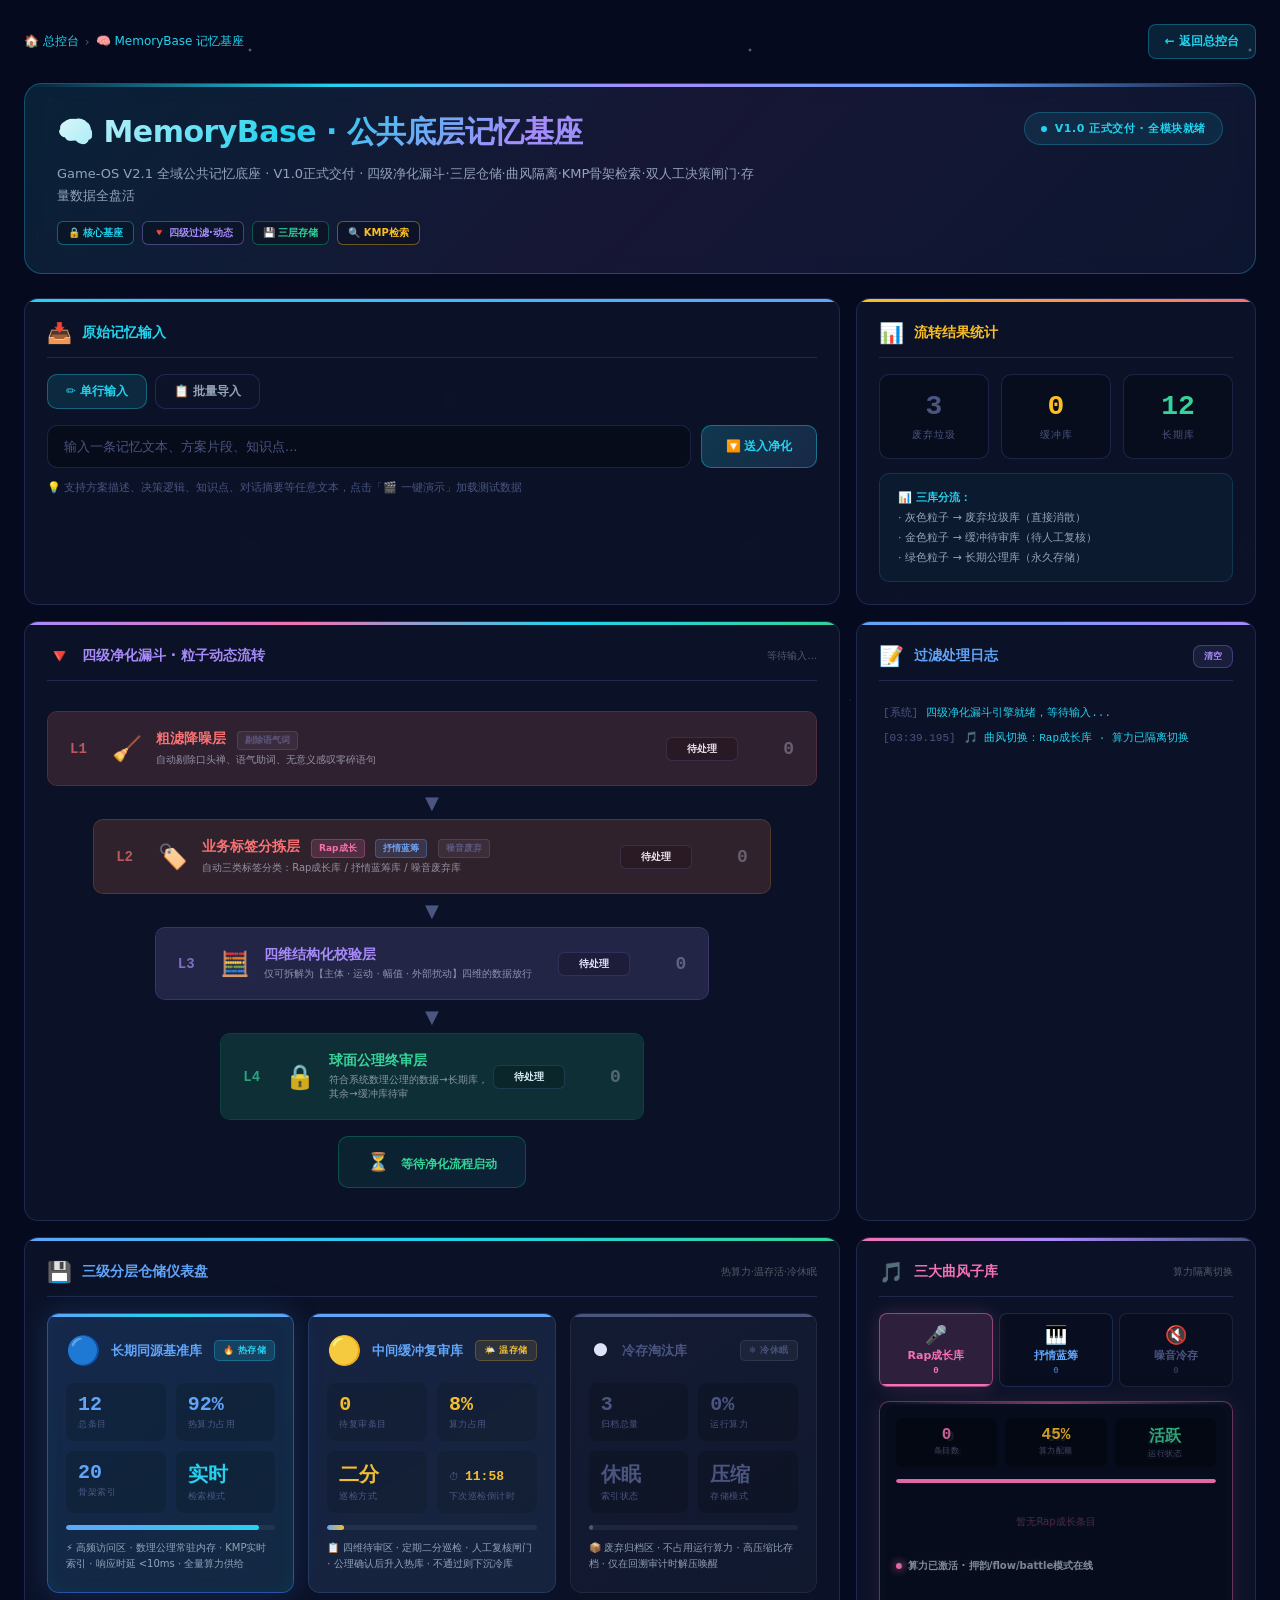
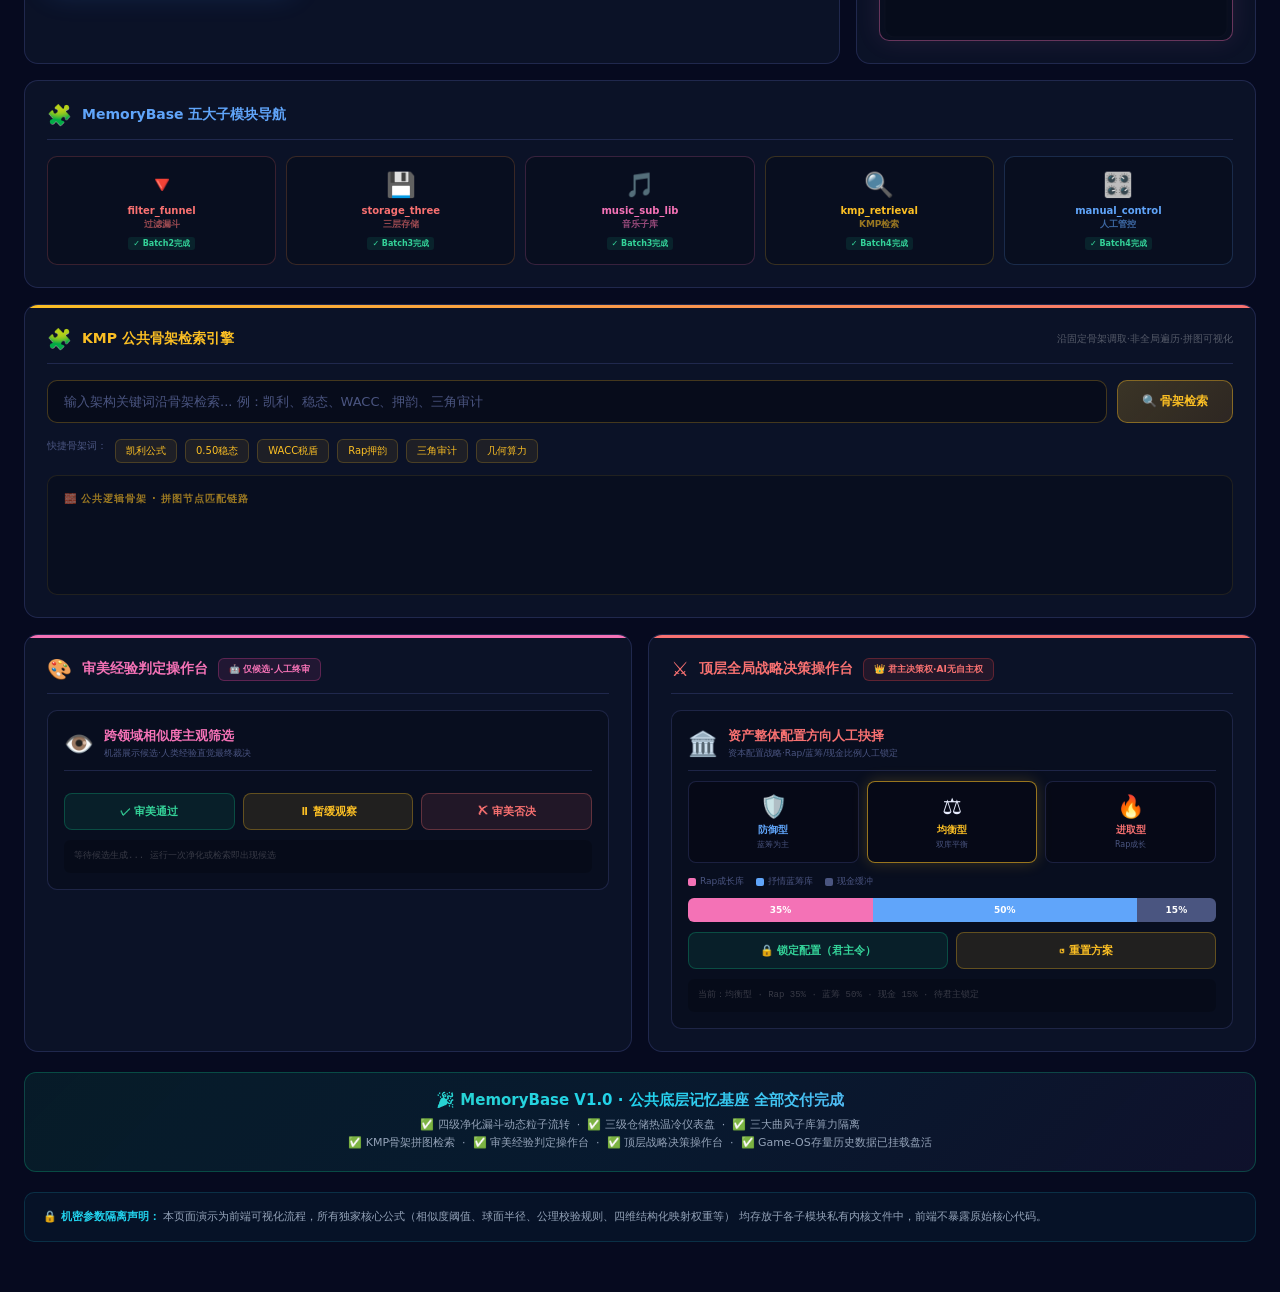
==== commit 786c22c5: "refactor: extract shared theme.css and starfield.js, hub.html becomes redirect" ====
--- a/MemoryBase/index.html
+++ b/MemoryBase/index.html
@@ -4,24 +4,9 @@
     <meta charset="UTF-8" />
     <meta name="viewport" content="width=device-width, initial-scale=1.0" />
     <title>🧠 MemoryBase · 公共底层记忆基座 · Y.Mine</title>
+    <link rel="stylesheet" href="../src/theme.css" />
     <link rel="icon" href="data:image/svg+xml,<svg xmlns=%22http://www.w3.org/2000/svg%22 viewBox=%220 0 100 100%22><text y=%22.9em%22 font-size=%2290%22>🔺</text></svg>" />
     <style>
-        :root {
-            --bg-deep: #060a1f;
-            --bg-mid: #0a0f2c;
-            --bg-panel: rgba(14,20,42,0.85);
-            --border: rgba(129,140,248,0.18);
-            --accent-cyan: #22d3ee;
-            --accent-purple: #a78bfa;
-            --accent-blue: #60a5fa;
-            --accent-green: #34d399;
-            --accent-amber: #fbbf24;
-            --accent-red: #f87171;
-            --accent-pink: #f472b6;
-            --text-primary: #e8edff;
-            --text-sec: #94a3b8;
-            --text-dim: #4a5580;
-        }
         * { box-sizing: border-box; margin: 0; padding: 0; }
         body {
             background: var(--bg-deep);
--- a/src/theme.css
+++ b/src/theme.css
@@ -0,0 +1,37 @@
+/* ============================================================
+ * Y.Mine Validation Hub · 统一设计令牌 (Design Tokens)
+ * ------------------------------------------------------------
+ * 全站唯一配色来源。此前 13 个变量在 7 个 HTML 里各定义一遍
+ * （98 处重复），改一次主题要动 7 个文件。现在改这里即可全局生效。
+ *
+ * 用法：<link rel="stylesheet" href="src/theme.css">
+ *       子目录页面用 href="../src/theme.css"
+ * ============================================================ */
+
+:root {
+    /* ---- 背景层 ---- */
+    --bg-deep: #060a1f;
+    --bg-mid: #0a0f2c;
+    --panel: rgba(14,20,42,0.85);
+    --bg-panel: rgba(14,20,42,0.85);   /* MemoryBase 用的别名，值同 --panel */
+    --border: rgba(129,140,248,0.18);
+
+    /* ---- 强调色 ---- */
+    --accent-blue: #60a5fa;
+    --accent-cyan: #22d3ee;
+    --accent-purple: #a78bfa;
+    --accent-green: #34d399;
+    --accent-amber: #fbbf24;
+    --accent-red: #f87171;
+    --accent-pink: #f472b6;
+
+    /* ---- 文本 ---- */
+    --text-primary: #e8edff;
+    --text-sec: #94a3b8;
+    --text-dim: #4a5580;
+
+    /* ---- 决策阈值（语义令牌，供图表与阈值线复用） ---- */
+    --steady: 0.50;      /* 稳态 */
+    --breakeven: 0.48;   /* 盈亏平衡 */
+    --fuse: 0.68;        /* 熔断阈值 */
+}
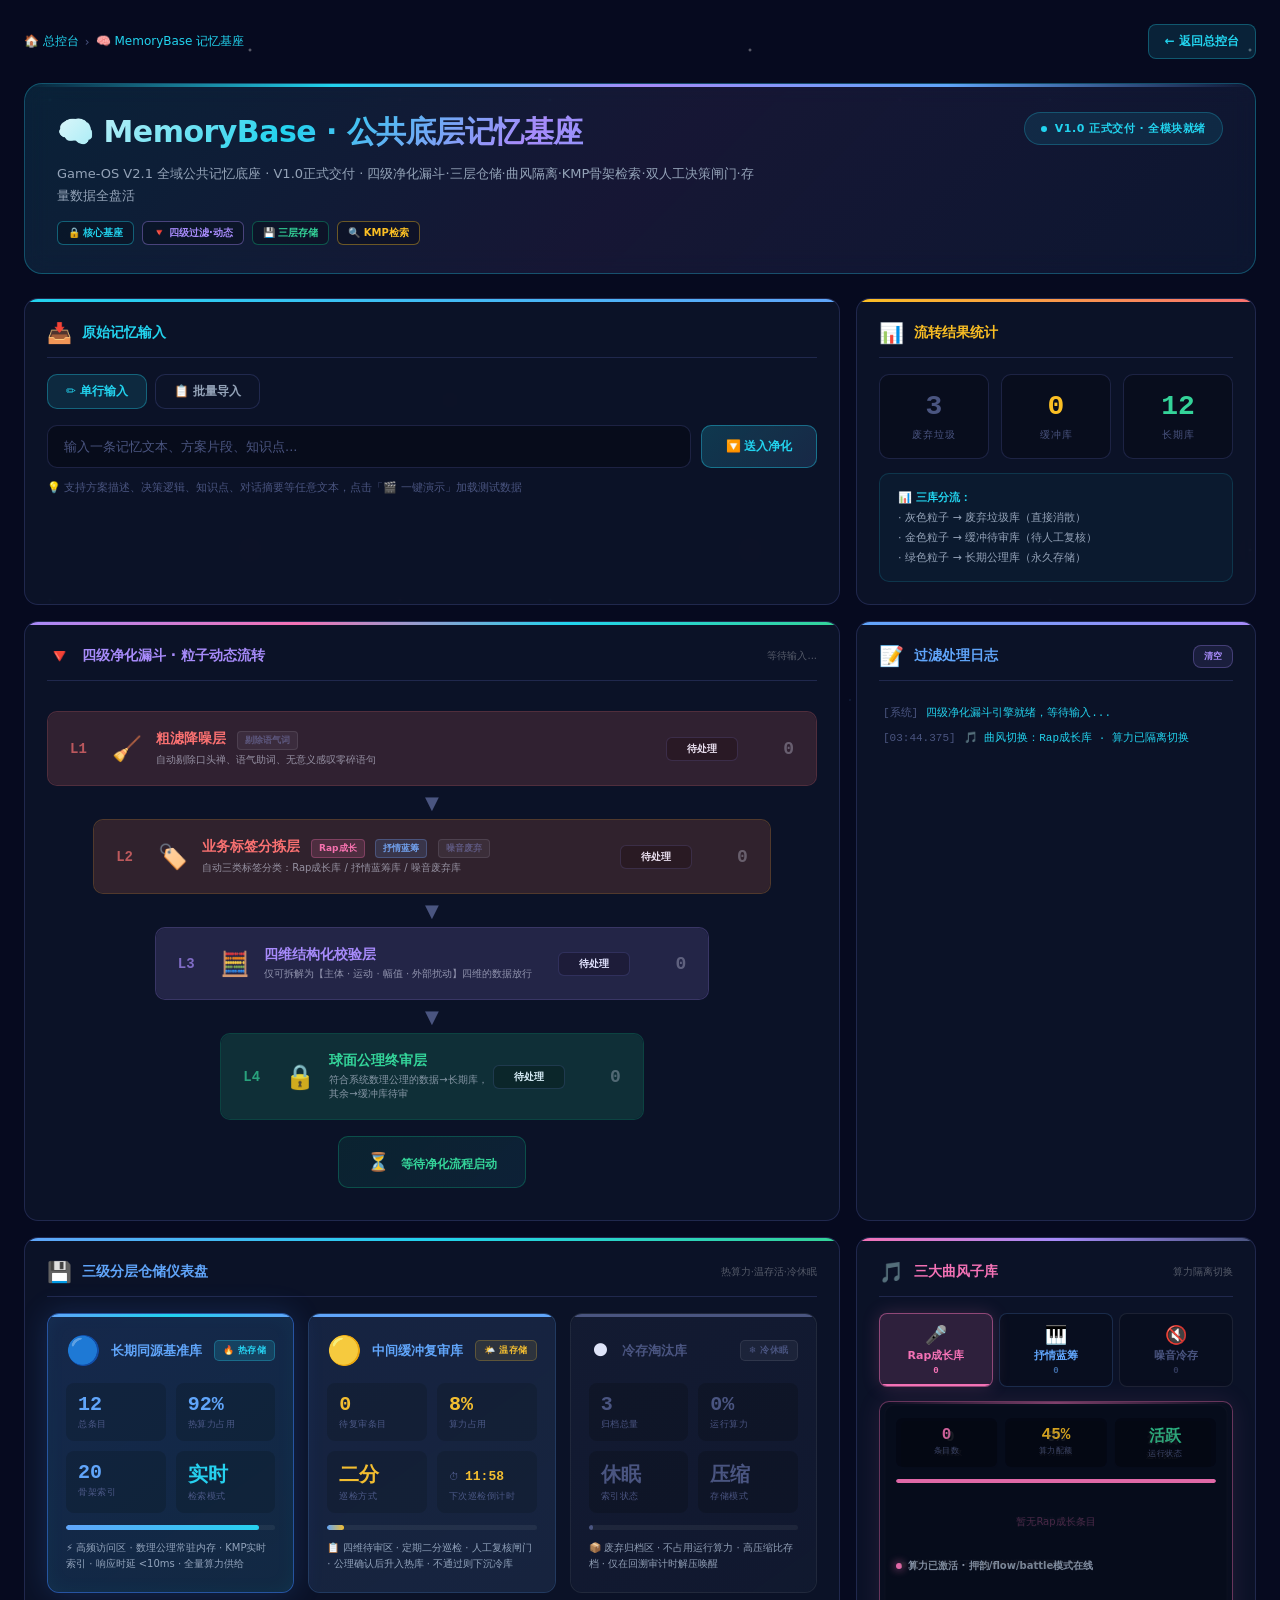
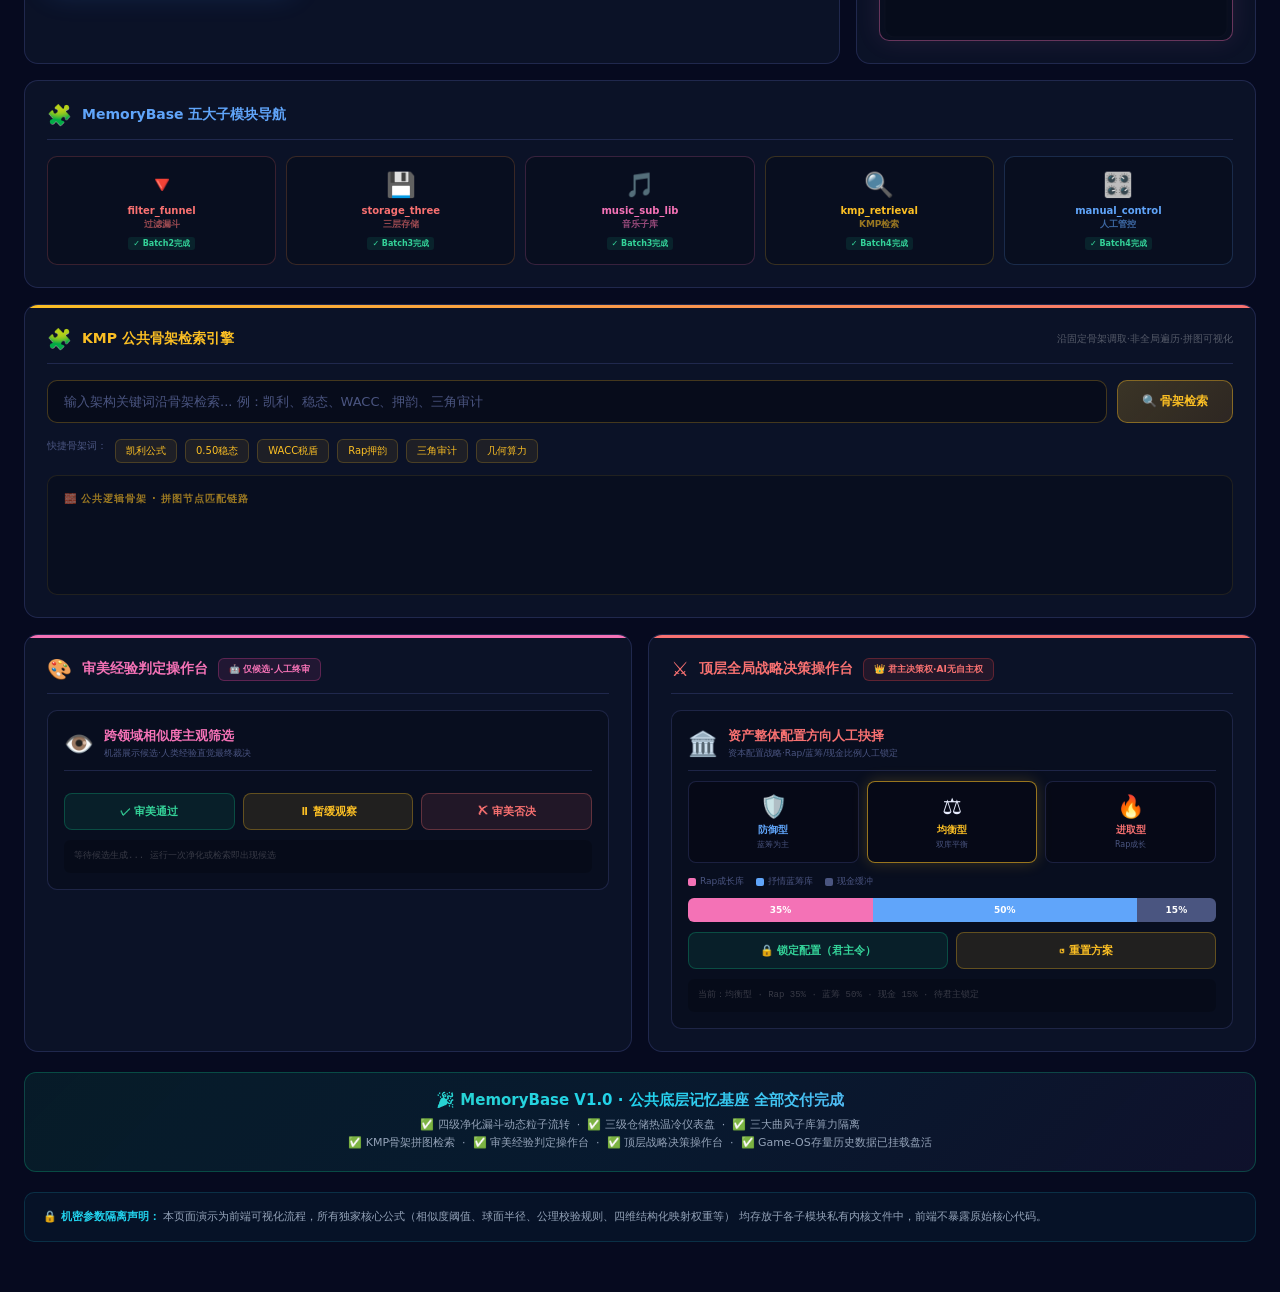
==== commit 3a565580: "feat: add unified trace bus and extract shared theme/starfield modules" ====
--- a/MemoryBase/index.html
+++ b/MemoryBase/index.html
@@ -4,6 +4,7 @@
     <meta charset="UTF-8" />
     <meta name="viewport" content="width=device-width, initial-scale=1.0" />
     <title>🧠 MemoryBase · 公共底层记忆基座 · Y.Mine</title>
+    <script src="../src/trace.js"></script>
     <link rel="stylesheet" href="../src/theme.css" />
     <link rel="icon" href="data:image/svg+xml,<svg xmlns=%22http://www.w3.org/2000/svg%22 viewBox=%220 0 100 100%22><text y=%22.9em%22 font-size=%2290%22>🔺</text></svg>" />
     <style>
@@ -1131,6 +1132,7 @@
 
     function $(id){ return document.getElementById(id); }
     function log(msg, cls='log-info'){
+        try { if (window.YTrace) YTrace.log({ action: String(msg).replace(/[^\u4e00-\u9fa5A-Za-z0-9 .:()\/+%-]/g,'').trim() || String(msg).slice(0,40), detail: String(msg), level: cls && cls.indexOf('err')>-1 ? 'danger' : 'info' }); } catch (e) {}
         const t = new Date();
         const ts = `${String(t.getMinutes()).padStart(2,'0')}:${String(t.getSeconds()).padStart(2,'0')}.${String(t.getMilliseconds()).padStart(3,'0')}`;
         const box = $('logBox');
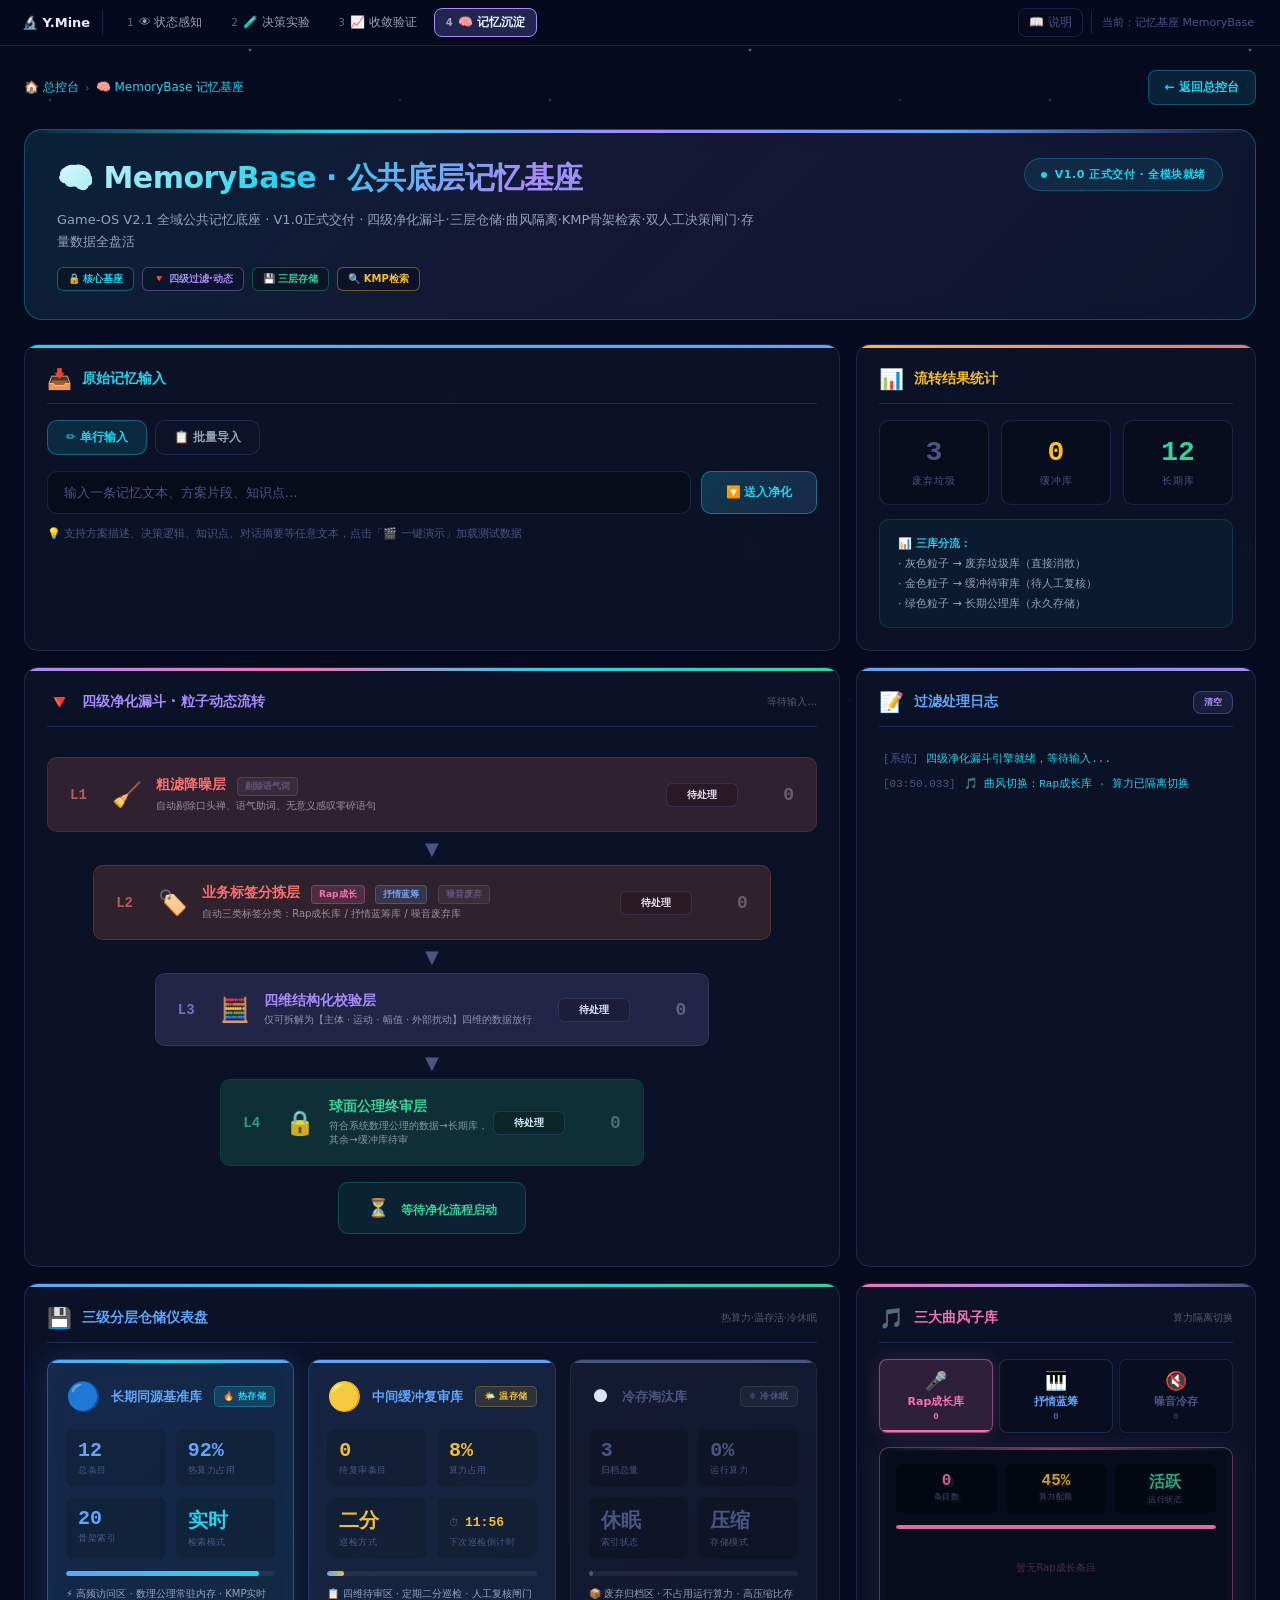
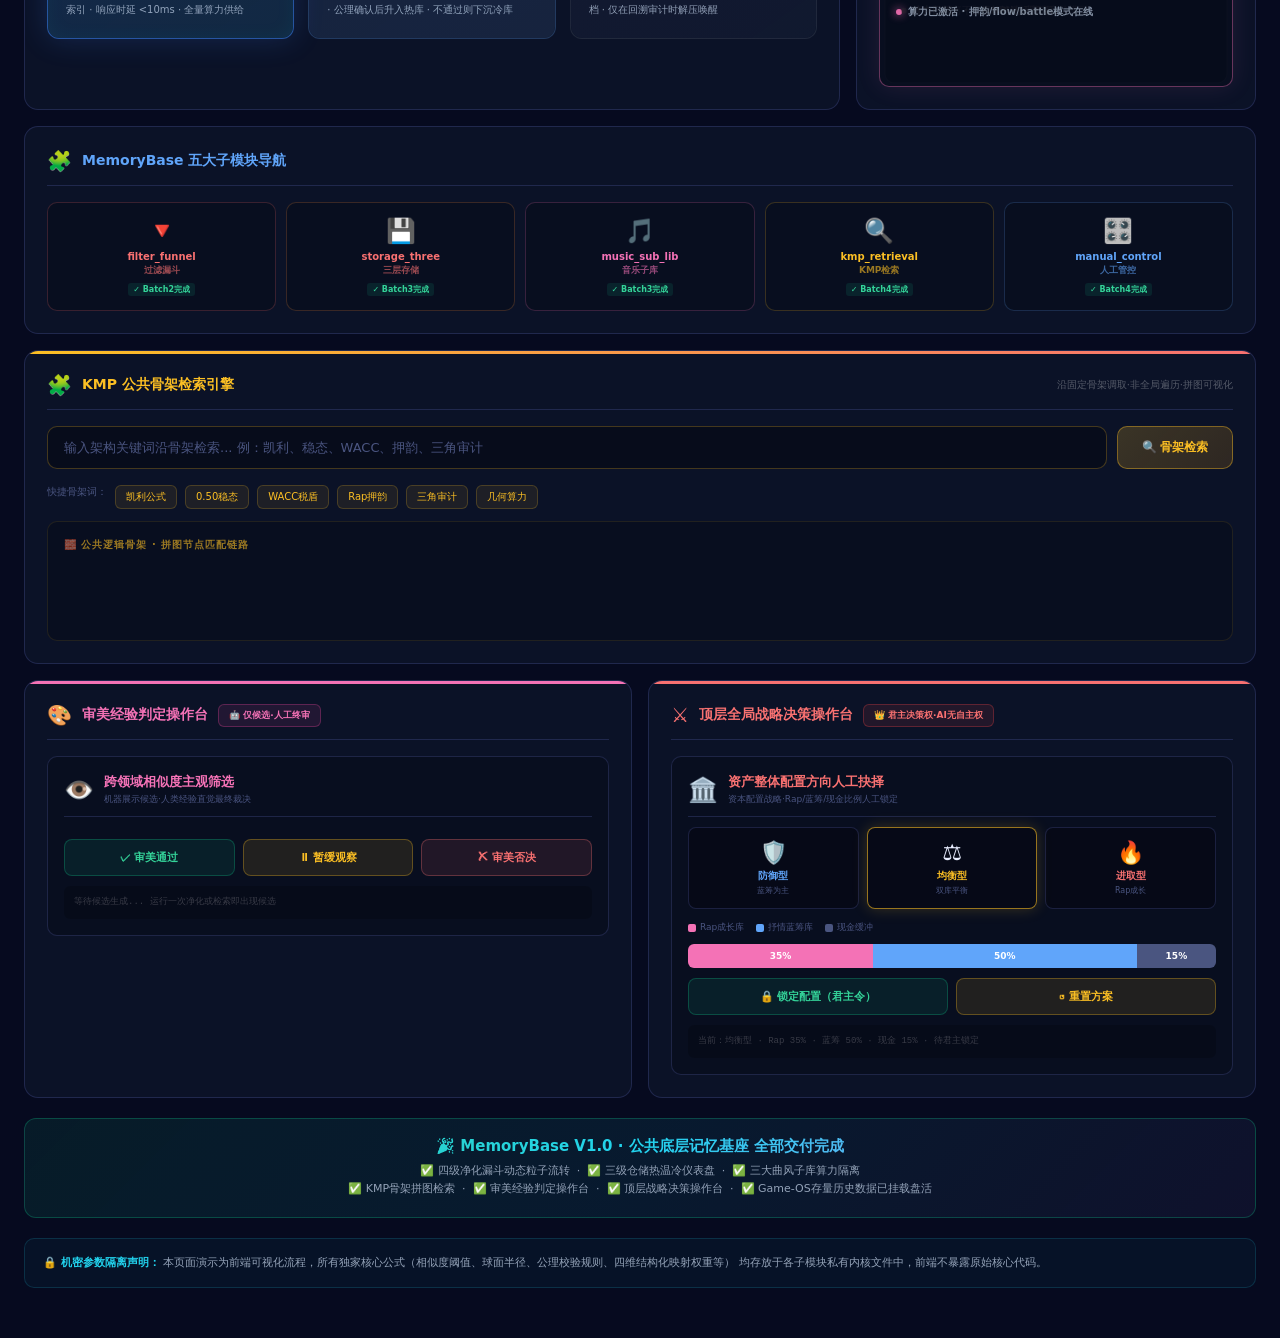
==== commit 4d7170de: "feat: add stats core, workbench shell, manual, viz and optional LLM layer - fix p-value bug in norma" ====
--- a/MemoryBase/index.html
+++ b/MemoryBase/index.html
@@ -3,7 +3,8 @@
 <head>
     <meta charset="UTF-8" />
     <meta name="viewport" content="width=device-width, initial-scale=1.0" />
-    <title>🧠 MemoryBase · 公共底层记忆基座 · Y.Mine</title>
+    <title>记忆基座 MemoryBase · Y.Mine</title>
+    <script src="../src/shell.js" data-stage="memory"></script>
     <script src="../src/trace.js"></script>
     <link rel="stylesheet" href="../src/theme.css" />
     <link rel="icon" href="data:image/svg+xml,<svg xmlns=%22http://www.w3.org/2000/svg%22 viewBox=%220 0 100 100%22><text y=%22.9em%22 font-size=%2290%22>🔺</text></svg>" />
